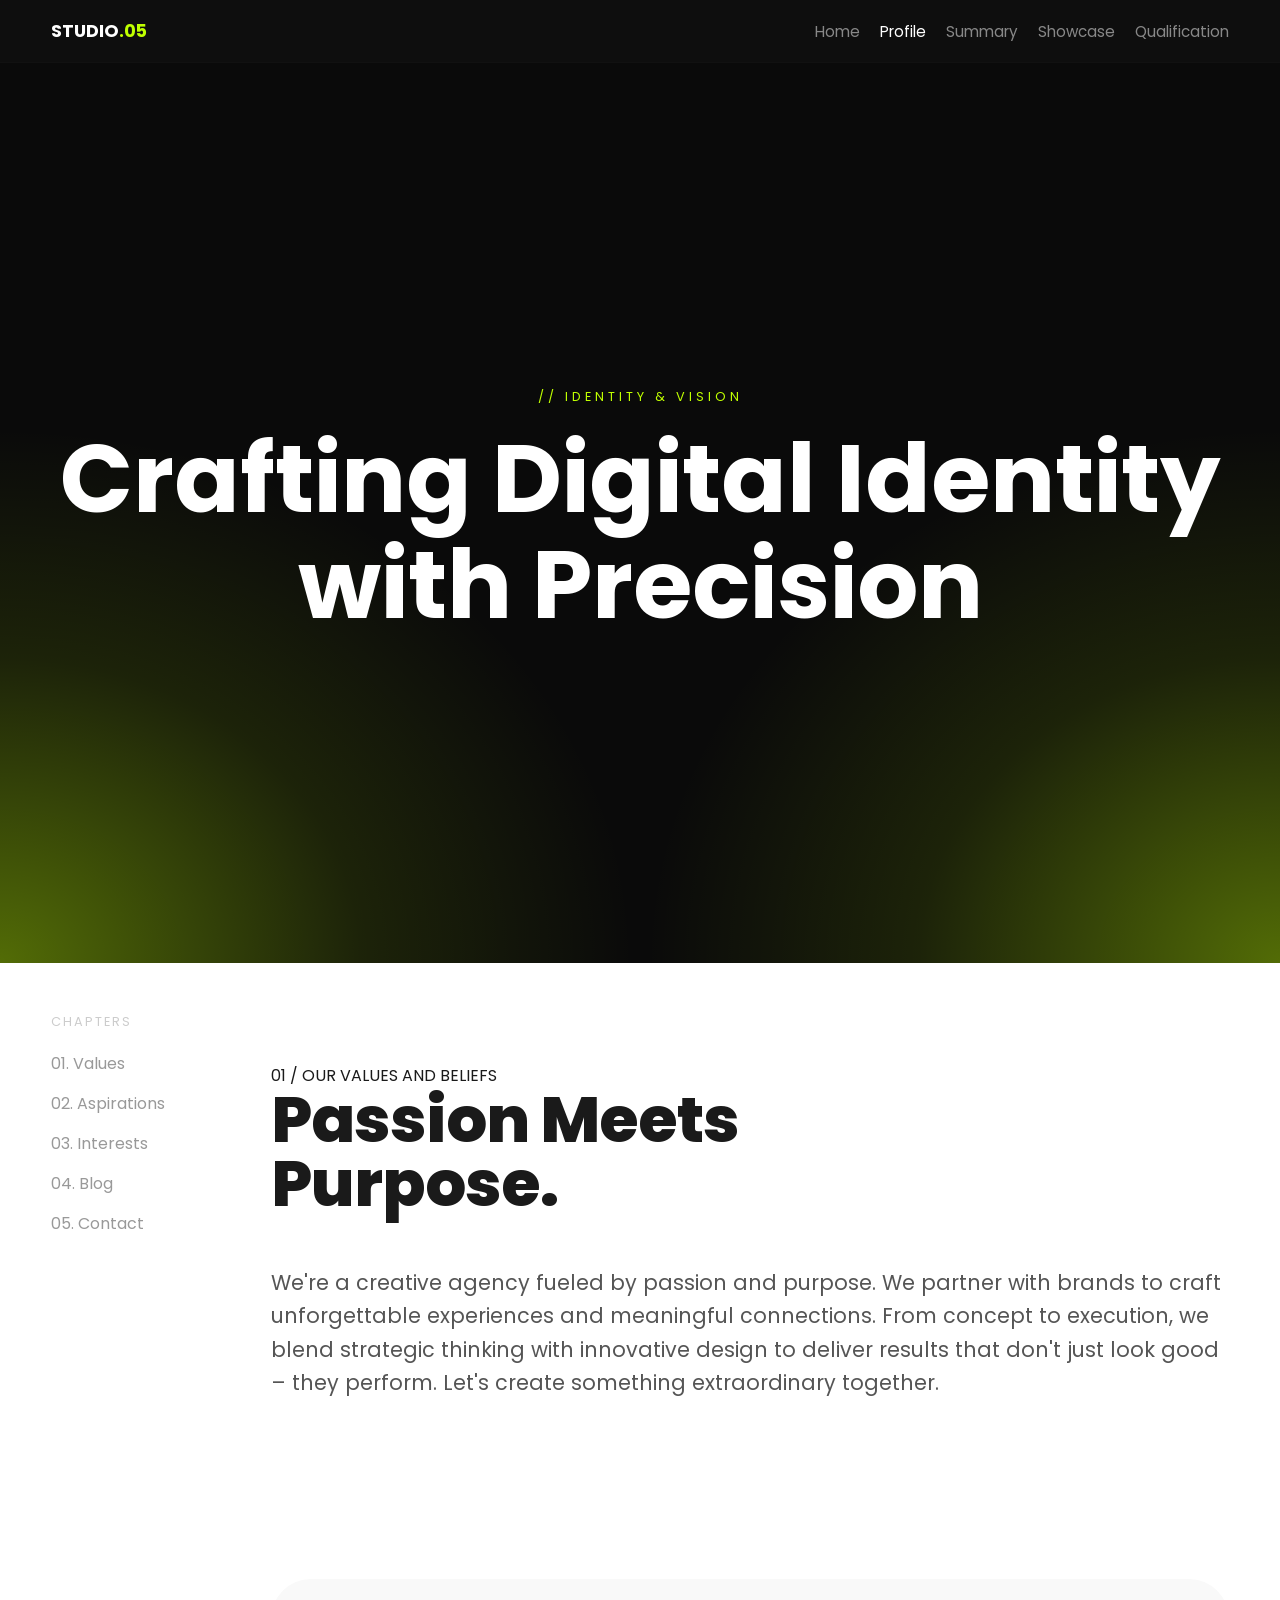
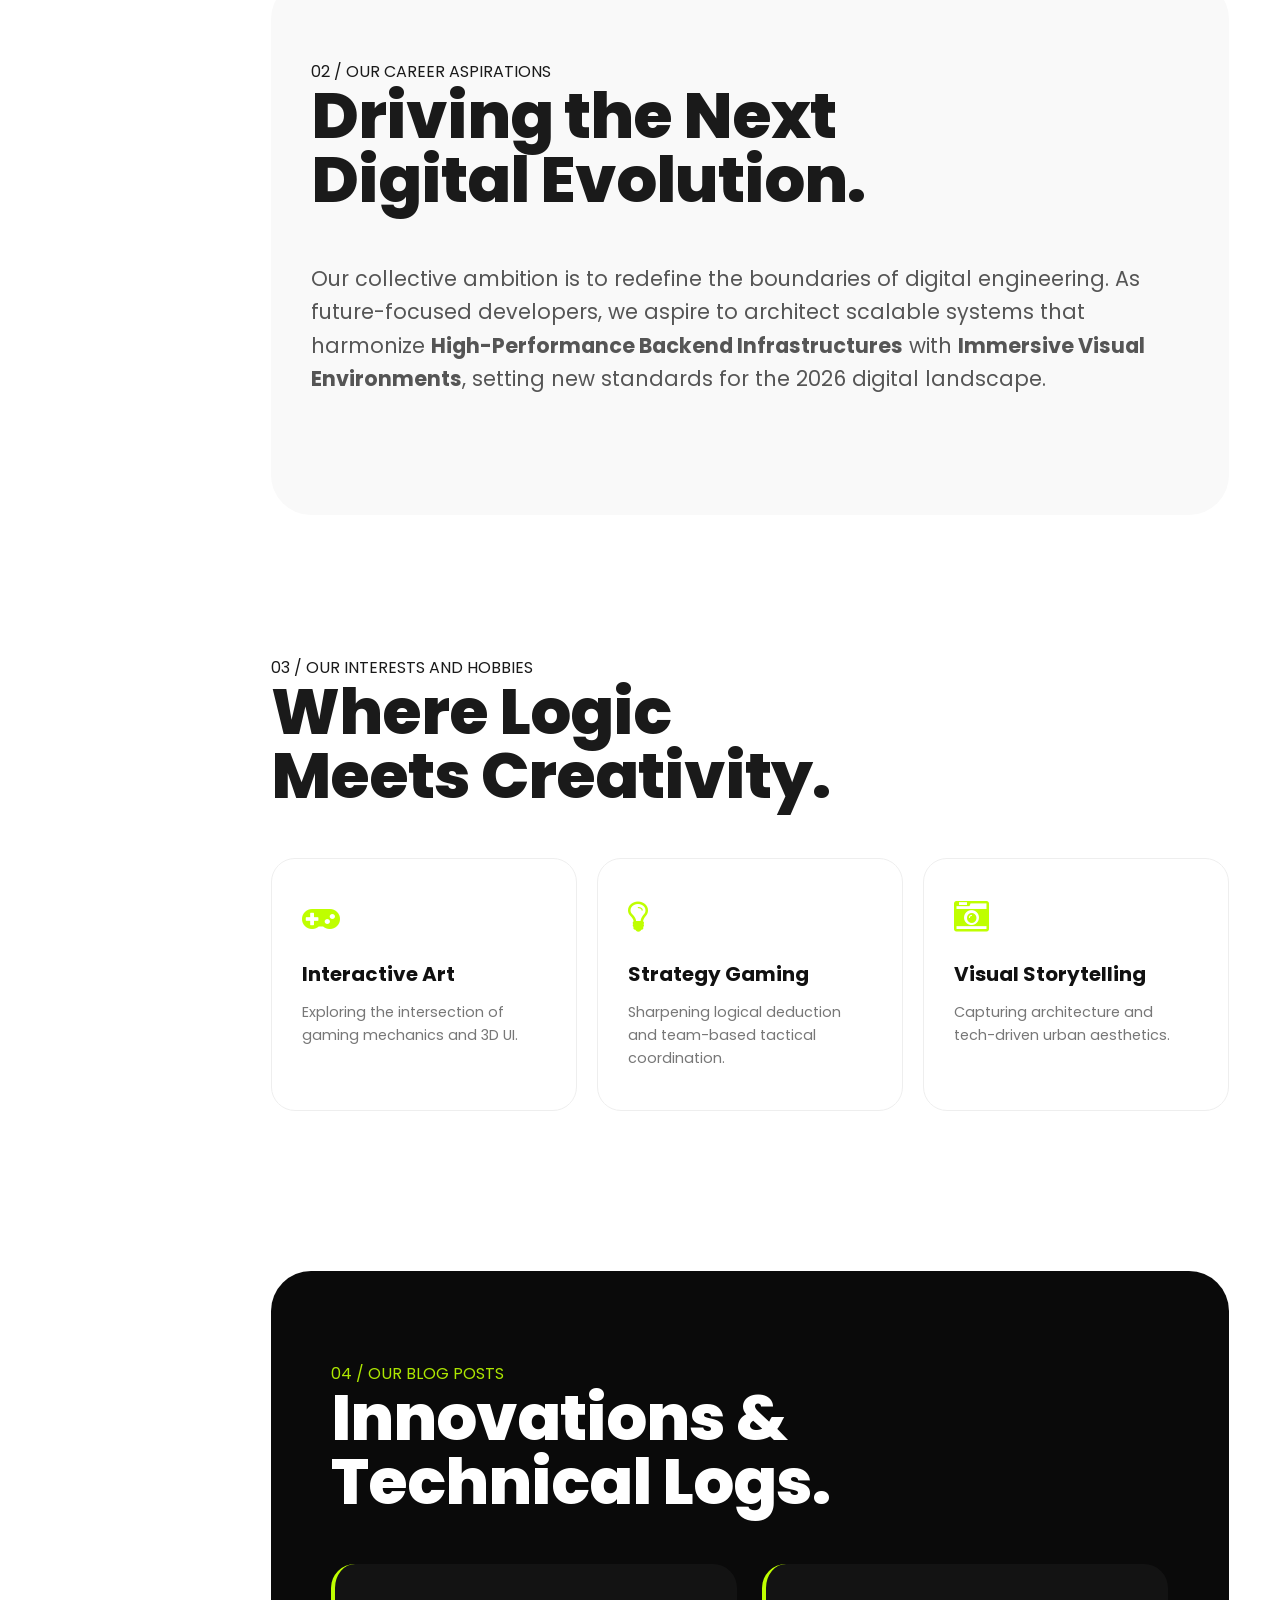
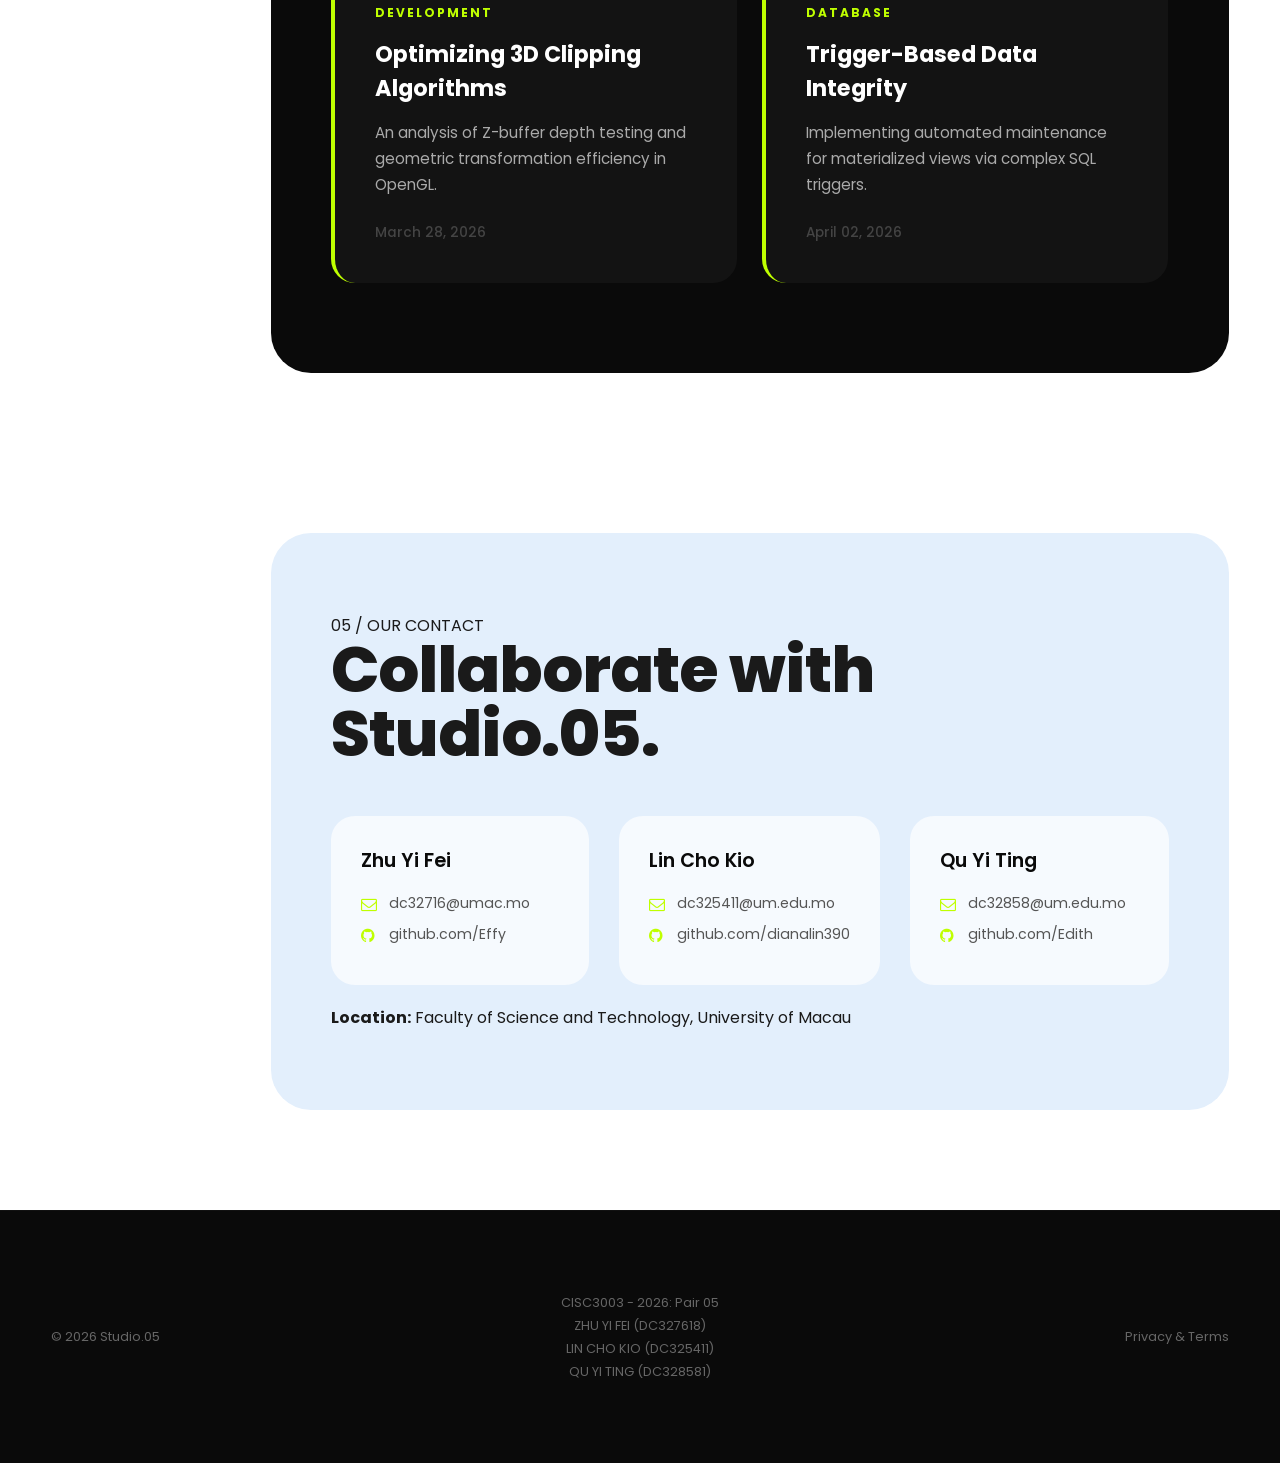
==== cisc3003-PairAssgn-Profile.html @ e357c6e1 "First Commit" ====
<!DOCTYPE html>
<html lang="en">
<head>
    <meta charset="UTF-8">
    <meta name="viewport" content="width=device-width, initial-scale=1.0">
    <title>Profile | STUDIO.05</title>
    <link rel="stylesheet" href="css/cisc3003-PairAssgn.css">
    <link rel="stylesheet" href="https://cdnjs.cloudflare.com/ajax/libs/font-awesome/4.7.0/css/font-awesome.min.css">
    <link rel="stylesheet" href="https://fonts.googleapis.com/css2?family=Poppins:wght@300;400;500;600;700&display=swap">
    
</head>
<body class="profile-page-body">
    <header class="header">
        <nav class="wrapper navbar">
            <div class="brand">STUDIO<span>.05</span></div>
            <div class="hamburger" id="mobile-menu-btn">
                <span></span>
                <span></span>
                <span></span>
            </div>
            <ul class="nav-links" id="nav-list">
                <li><a href="cisc3003-PairAssgn.html">Home</a></li>
                <li><a href="cisc3003-PairAssgn-Profile.html" class="active">Profile</a></li>
                <li><a href="cisc3003-PairAssgn-Summary.html">Summary</a></li>
                <li><a href="cisc3003-PairAssgn-Showcase.html">Showcase</a></li>
                <li><a href="cisc3003-PairAssgn-Qualification.html">Qualification</a></li>
            </ul>
        </nav>
    </header>
    
    <main>
        <section class="hero-green">
            <div class="hero-wrapper">
                <span class="tag-line">// IDENTITY & VISION</span>
                <h1>Crafting Digital Identity with Precision</h1>
            </div>
        </section>

        <div class="main-layout wrapper">
            <aside class="sidebar">
                <div class="sidebar-sticky">
                    <p class="sidebar-label">CHAPTERS</p>
                    <ul class="nav-wrapper">
                        <div class="track-line">
                            <svg width="100%" height="2" viewBox="0 0 1000 2" preserveAspectRatio="none">
                                <line x1="0" y1="1" x2="1000" y2="1" stroke="#ddd" stroke-width="2" stroke-dasharray="8,8" />
                            </svg>
                        </div>
                        <li><a href="#values">01. Values</a></li>
                        <li><a href="#career">02. Aspirations</a></li>
                        <li><a href="#hobbies">03. Interests</a></li>
                        <li><a href="#blog">04. Blog</a></li>
                        <li><a href="#contact">05. Contact</a></li>
                    </ul>
                </div>
            </aside>

            <div class="content-area">
                <section id="values" class="section-common profile-section-white reveal">
                    <span class="section-tag reveal-left">01 / OUR VALUES AND BELIEFS</span>
                    <h2 class="big-topic-title reveal delay-1">Passion Meets <br>Purpose.</h2>
                    <p class="big-text reveal delay-2">
                        We're a creative agency fueled by passion and purpose. We partner with brands to craft unforgettable experiences and meaningful connections. From concept to execution, we blend strategic thinking with innovative design to deliver results that don't just look good – they perform. Let's create something extraordinary together.
                    </p>
                </section>

                <section id="career" class="section-common profile-section-grey reveal">
                    <div class="creative-border-top"></div>
                    <span class="section-tag reveal-left">02 / OUR CAREER ASPIRATIONS</span>
                    <h2 class="big-topic-title reveal delay-1">Driving the Next <br>Digital Evolution.</h2>
                    <p class="big-text reveal delay-2">
                        Our collective ambition is to redefine the boundaries of digital engineering. As future-focused developers, we aspire to architect scalable systems that harmonize <strong>High-Performance Backend Infrastructures</strong> with <strong>Immersive Visual Environments</strong>, setting new standards for the 2026 digital landscape.
                    </p>
                </section>

                <section id="hobbies" class="section-common reveal">
                    <span class="section-tag reveal-left">03 / OUR INTERESTS AND HOBBIES</span>
                    <h2 class="big-topic-title reveal delay-1">Where Logic <br>Meets Creativity.</h2>
                    <div class="hobbies-flex">
                        <div class="hobby-card reveal-zoom delay-1">
                            <i class="fa fa-gamepad"></i>
                            <h4>Interactive Art</h4>
                            <p>Exploring the intersection of gaming mechanics and 3D UI.</p>
                        </div>
                        <div class="hobby-card reveal-zoom delay-2">
                            <i class="fa fa-lightbulb-o"></i>
                            <h4>Strategy Gaming</h4>
                            <p>Sharpening logical deduction and team-based tactical coordination.</p>
                        </div>
                        <div class="hobby-card reveal-zoom delay-3">
                            <i class="fa fa-camera-retro"></i>
                            <h4>Visual Storytelling</h4>
                            <p>Capturing architecture and tech-driven urban aesthetics.</p>
                        </div>
                    </div>
                </section>

                <section id="blog" class="section-common profile-section-dark reveal">
                    <span class="section-tag reveal-left">04 / OUR BLOG POSTS</span>
                    <h2 class="big-topic-title reveal delay-1" style="color:#fff;">Innovations & <br>Technical Logs.</h2>
                    <div class="blog-grid-container">
                        <div class="profile-blog-box reveal delay-2">
                            <span class="blog-category">DEVELOPMENT</span>
                            <h3>Optimizing 3D Clipping Algorithms</h3>
                            <p>An analysis of Z-buffer depth testing and geometric transformation efficiency in OpenGL.</p>
                            <span class="blog-date">March 28, 2026</span>
                        </div>
                        <div class="profile-blog-box reveal delay-3">
                            <span class="blog-category">DATABASE</span>
                            <h3>Trigger-Based Data Integrity</h3>
                            <p>Implementing automated maintenance for materialized views via complex SQL triggers.</p>
                            <span class="blog-date">April 02, 2026</span>
                        </div>
                    </div>
                </section>

                <section id="contact" class="section-common reveal">
                    <div class="contact-highlight">
                        <span class="section-tag reveal-left">05 / OUR CONTACT</span>
                        <h2 class="big-topic-title reveal delay-1">Collaborate with <br>Studio.05.</h2>
                        
                        <div class="contact-grid">
                            <div class="contact-member-card reveal-zoom delay-1">
                                <h5>Zhu Yi Fei</h5>
                                <p><i class="fa fa-envelope-o"></i> <a href="mailto:dc32716@um.edu.mo"> dc32716@umac.mo</a></p>
                                <p><i class="fa fa-github"></i><a href="https://github.com/Effy-lldd/CISC3003-dc327168-2026GitHub" target="_blank">github.com/Effy</a></p>
                            </div>
                            <div class="contact-member-card reveal-zoom delay-2">
                                <h5>Lin Cho Kio</h5>
                                <p><i class="fa fa-envelope-o"></i> <a href="mailto:dc325411@um.edu.mo">dc325411@um.edu.mo</a></p>
                                <p><i class="fa fa-github"></i> <a href="https://github.com/dianalin390/dianalin390-CISC3003-dc325411-2026GitHub" target="_blank">github.com/dianalin390</a></p>
                            </div>
                            <div class="contact-member-card reveal-zoom delay-3">
                                <h5>Qu Yi Ting</h5>
                                <p><i class="fa fa-envelope-o"></i> <a href="mailto:dc32858@um.edu.mo">dc32858@um.edu.mo</a></p>
                                <p><i class="fa fa-github"></i> <a href="https://github.com/Edith-qyt/CISC3003-DC32858-2026GitHub" target="_blank">github.com/Edith</a></p>
                            </div>
                        </div>
                        
                        <div class="location-footer reveal delay-3">
                            <p><strong>Location:</strong> Faculty of Science and Technology, University of Macau</p>
                        </div>
                    </div>
                </section>
            </div>
        </div>

        <footer class="footer-dark">
            <div class="footer-container wrapper">
                <div class="footer-side">© 2026 Studio.05</div>
                <div class="footer-main">
                    CISC3003 - 2026: Pair 05 <br>ZHU YI FEI (DC327618) <br> LIN CHO KIO (DC325411) <br> QU YI TING (DC328581)
                </div>
                <div class="footer-side text-right">Privacy & Terms</div>
            </div>
        </footer>
    </main>

    <script>
        document.addEventListener('DOMContentLoaded', () => {
            // 1. 监听滚动触发动画
            const revealObserver = new IntersectionObserver((entries) => {
                entries.forEach(entry => {
                    if (entry.isIntersecting) {
                        entry.target.classList.add('active');
                    }
                });
            }, { 
                threshold: 0.1,
                rootMargin: "0px 0px -50px 0px" // 提前一点点触发，感官更顺滑
            });

            // 核心：选取所有需要动效的元素类型
            const animatedEls = document.querySelectorAll('.reveal, .reveal-left, .reveal-zoom');
            animatedEls.forEach(el => revealObserver.observe(el));

            // 2. 侧边栏高亮逻辑
            const sections = document.querySelectorAll('section[id]');
            const sidebarLinks = document.querySelectorAll('.sidebar a');
            
            window.addEventListener('scroll', () => {
                let current = '';
                const scrollPos = window.scrollY + (window.innerHeight / 3);

                sections.forEach(s => {
                    if (scrollPos >= s.offsetTop) {
                        current = s.id;
                    }
                });

                sidebarLinks.forEach(link => {
                    link.classList.remove('active-section');
                    if (link.getAttribute('href') === `#${current}`) {
                        link.classList.add('active-section');
                    }
                });
            });
        });
        const menuBtn = document.getElementById('mobile-menu-btn');
        const navList = document.getElementById('nav-list');

        menuBtn.addEventListener('click', () => {
            // 切换菜单显示/隐藏
            navList.classList.toggle('show');
            // 切换汉堡图标动画效果
            menuBtn.classList.toggle('open');
        });

        // 点击菜单项后自动关闭（提升体验）
        document.querySelectorAll('.nav-links a').forEach(link => {
            link.addEventListener('click', () => {
                navList.classList.remove('show');
                menuBtn.classList.remove('open');
            });
        });
    </script>
</body>
</html>
---- css/cisc3003-PairAssgn.css ----
/* ============================================================
   页面通用 CSS
   ============================================================ */

:root {
    --accent-green: #bfff00;
    --dark-bg: #0a0a0a;
    --pale-blue: #e3effc;
    --card-grey: #f2f2f2;
}

html, body {
    width: 100%;
    margin: 0;
    padding: 0;
    overflow-x: hidden; /* 核心：禁止横向溢出 */
    position: relative;
}
* { box-sizing: border-box; margin: 0; padding: 0;max-width: 100% !important; }
body { font-family: 'Poppins', sans-serif; background: #fff; scroll-behavior: smooth; color: #1a1a1a; overflow-x: hidden; }
.wrapper { width: 92%; max-width: 1200px; margin: 0 auto; }

/* 导航栏 */
.header { background: var(--dark-bg); padding: 20px 0; border-bottom: 1px solid #111; position: sticky; top: 0; z-index: 1000;}
.navbar { display: flex; justify-content: space-between; align-items: center; }
.brand { color: #fff; font-weight: 700; font-size: 1.1rem; }
.brand span { color: var(--accent-green); }
.nav-links { display: flex; list-style: none; gap: 20px; }
.nav-links a { color: #888; text-decoration: none; font-size: 0.95rem;}
.nav-links a.active { color: #fff; }
.hamburger {
    display: none;
    cursor: pointer;
    flex-direction: column;
    justify-content: space-between;
    width: 25px;
    height: 18px;
}

.hamburger span {
    display: block;
    height: 3px;
    width: 100%;
    background-color: #333; /* 对应你设计的深色文字 */
    border-radius: 3px;
    transition: all 0.3s ease;
}

/* Hero Section */
.hero-green { height: 100vh; background: var(--dark-bg); color: white; display: flex; align-items: center; justify-content: center;}
.hero-wrapper { width: 95%; max-width: 1500px; text-align: center; }
.hero-green h1 { font-size: clamp(3rem, 8vw, 6rem); font-weight: 700; line-height: 1.1; }
.tag-line { color: var(--accent-green); letter-spacing: 4px; font-size: 0.8rem; margin-bottom: 20px; display: block; }

/* 布局结构 */
.main-layout { display: flex; flex-direction: column; }
@media screen and (max-width: 899px) {
    /* 容器间距调整 */
    .sidebar { 
        order: 2; 
        padding: 50px 0 80px 0; 
        width: 100%; 
        background: transparent;
    }

    /* 侧边栏标题微调 */
    .sidebar-label {
        text-align: center;
        opacity: 0.4;
        margin-bottom: 40px;
        font-size: 0.6rem;
        letter-spacing: 3px;
        color: #ccc;
    }

    /* 导航主容器 */
    .nav-wrapper {
        display: flex;
        justify-content: space-around;
        align-items: center; /* 关键：所有内容垂直居中，锁定在虚线上 */
        position: relative;
        height: 100px; /* 降低高度，更加紧凑 */
        padding: 0 5%;
        list-style: none !important;
        margin: 0;
    }

    /* 直线轨道定位 */
    .track-line {
        position: absolute;
        top: 50%; /* 定位在容器正中心 */
        left: 0;
        width: 100%;
        height: 2px;
        transform: translateY(-50%);
        z-index: 1;
        opacity: 0.6;
        pointer-events: none;
    }

    .track-line svg {
        width: 100%;
        height: 100%;
        display: block;
    }

    /* 列表项布局 */
    .nav-wrapper li {
        position: relative;
        z-index: 5;
        flex: 1;
        display: flex;
        flex-direction: column;
        align-items: center;
        justify-content: center;
    }

    /* 站点圆点：始终在虚线上 */
    .nav-wrapper li::after {
        content: "";
        width: 10px;
        height: 10px;
        background: #CCFF00; /* 荧光黄绿 */
        border-radius: 50%;
        box-shadow: 0 0 12px rgba(204, 255, 0, 0.6);
        position: relative;
        z-index: 10;
        /* 由 flex 居中自动对齐虚线 */
    }

    /* 链接文字：去掉背景，上下错开 */
    .nav-wrapper li a {
        position: absolute;
        font-size: 0.6rem !important;
        font-weight: 800;
        color: #000 !important;
        text-transform: uppercase;
        white-space: nowrap;
        background: transparent !important;
        padding: 0 !important;
        transition: 0.3s ease;
    }

    /* 奇数项文字上移，偶数项文字下移 */
    .nav-wrapper li:nth-child(odd) a {
        transform: translateY(-28px);
    }
    .nav-wrapper li:nth-child(even) a {
        transform: translateY(28px);
    }

    /* Active 状态：颜色高亮，去除边框 */
    .nav-wrapper li a.active-section {
        color: #99CC00 !important; /* 稍微深一点的荧光色保证易读 */
        border: none !important;
    }

    .sidebar-sticky { position: static; }
}

@media (max-width: 767px) {
    /* 1. Header 整体微调 */
    .header {
        padding: 18px 0;
        background: rgba(10, 10, 10, 0.98); /* 极深色背景，带一点透明 */
        backdrop-filter: blur(10px); /* 磨砂玻璃效果，高级感来源 */
    }

    /* 2. 汉堡图标：改为荧光色，增加对比度 */
    .hamburger {
        display: flex;
        z-index: 1001; /* 确保在菜单之上 */
    }
    .hamburger span {
        background-color: var(--accent-green); /* 使用你的主题绿色 */
        height: 2px; /* 细一点更精致 */
        width: 22px;
    }

    /* 3. 导航菜单：全屏/半屏覆盖，风格统一 */
    .nav-links {
        display: flex;
        flex-direction: column;
        justify-content: center; /* 居中排列 */
        align-items: center;
        
        /* 定位逻辑 */
        position: fixed; /* 改为 fixed 锁定全屏 */
        top: 0;
        right: -100%; /* 默认藏在右侧 */
        width: 100%;
        height: 100vh;
        
        background-color: var(--dark-bg); /* 跟 Hero Section 颜色统一 */
        transition: all 0.5s cubic-bezier(0.77, 0.2, 0.05, 1.0); /* 丝滑平移 */
        box-shadow: none;
        z-index: 1000;
        padding: 0;

        visibility: hidden; /* 隐藏时不响应鼠标，也不被截图工具误读 */
        pointer-events: none; /* 彻底禁止点击穿透 */
    }

    /* 激活状态：从右侧划入 */
    .nav-links.show {
        right: 0;
        display: flex !important;

        visibility: visible; /* 显示时恢复可见 */
        pointer-events: auto; /* 显示时恢复点击 */
    }

    /* 4. 菜单文字：加大字号，增加间距 */
    .nav-links li {
        margin: 20px 0;
        opacity: 0;
        transform: translateX(20px);
        transition: 0.4s;
    }

    /* 当菜单显示时，文字产生位移动画 */
    .nav-links.show li {
        opacity: 1;
        transform: translateX(0);
    }

    .nav-links a {
        font-size: 1.8rem !important; /* 加大字号 */
        font-weight: 700;
        letter-spacing: 2px;
        text-transform: uppercase;
        color: #555; /* 默认灰色 */
        transition: 0.3s;
    }

    .nav-links a.active, .nav-links a:hover {
        color: var(--accent-green) !important;
        text-shadow: 0 0 15px rgba(191, 255, 0, 0.4); /* 荧光发光感 */
    }

    /* 5. 汉堡变 X 后的处理 */
    /* 汉堡图标点击后的 X 变形效果 (可选) */
    .hamburger.open span:nth-child(1) {
        transform: translateY(8px) rotate(45deg);
    }
    .hamburger.open span:nth-child(2) {
        opacity: 0;
    }
    .hamburger.open span:nth-child(3) {
        transform: translateY(-8px) rotate(-45deg);
    }

    .hamburger.open span {
        background-color: #fff; /* 变 X 时转为白色，防止在深色背景看不见 */
    }

    .footer-container {
        font-size: 0.5rem; /* 缩小字体 */
    }
    .footer-side {
        flex: 0 0 125px!important; /* 缩小两侧宽度，避免挤爆 */
        font-size: 0.5rem!important; 
    }
    .footer-main {
        font-size: 0.5rem!important;
    }
    .brand { font-size: 0.8rem !important; }
}

    
@media screen and (min-width: 900px) {
    .header {
        padding: 18px 0;
        background: rgba(10, 10, 10, 0.98); /* 极深色背景，带一点透明 */
        backdrop-filter: blur(10px); /* 磨砂玻璃效果，高级感来源 */
    }
    .main-layout { flex-direction: row; }
    .sidebar { flex: 0 0 160px; padding-top: 50px; }
    .content-area { flex: 1; padding-left: 60px; }
    .wave-track { display: none; }
    .track-line { display: none; }
}
.sidebar-sticky { position: sticky; top: 120px; }
.sidebar-label { font-size: 0.8rem; color: #ccc; margin-bottom: 20px; display: block; letter-spacing: 2px; }
/* 统一所有页面侧边栏样式 + 平滑动画（全页面生效） */
.sidebar a,
.profile-nav-links li a,
.qual-nav-links li a,
.summary-page-body .profile-nav-links li a {
    color: #999;
    text-decoration: none;
    font-size: 1rem;
    display: block;
    margin-bottom: 15px;
    transition: 0.3s ease; /* 统一平滑动画 */
    white-space: nowrap !important;   /* 强制不换行 */
    overflow: hidden !important;       /* 隐藏超出部分 */
    text-overflow: ellipsis !important; /* 超出显示 ... */
}

/* 统一所有页面侧边栏悬停效果 */
.sidebar a:hover,
.profile-nav-links li a:hover,
.qual-nav-links li a:hover,
.summary-page-body .profile-nav-links li a:hover {
    color: var(--accent-green);
    padding-left: 10px; /* 悬停左移 */
}/* 侧边栏当前章节自动高亮样式 */
.sidebar a.active-section {
  background: transparent;
  padding: 6px 10px;
  border-radius: 6px;
  color: var(--accent-green) !important;
  font-weight: 600;
}
/* 强制清除所有侧边栏列表小圆点（全页面生效） */
.sidebar ul,
.profile-nav-links,
.qual-nav-links,
.summary-page-body .profile-nav-links {
    list-style: none !important;
}
.sidebar li,
.sidebar li::before,
.profile-nav-links li,
.qual-nav-links li {
    list-style: none !important;
}

/* 通用板块设置 */
.section-common { padding: 80px 0; }
.big-topic-title { font-size: clamp(2.5rem, 5vw, 4rem); font-weight: 800; line-height: 1; margin-bottom: 50px; letter-spacing: -1px; }
.big-text { font-size: 1.3rem; line-height: 1.6; color: #555; max-width: 750px; margin-bottom: 40px; }
img {
    max-width: 100%; /* 图片最大宽度不能超过父元素 */
    height: auto;    /* 保持比例，防止拉伸变形 */
    display: block;  /* 消除图片底部的微小缝隙 */
}
/* ============================================================
   HOME 页面专用 CSS
   ============================================================ */

/* 首页专属卡片逻辑 (保留) */

.partners-grid-final { 
    display: flex; 
    flex-direction: column; 
    gap: 30px; 
}

/* 卡片布局调整 */
.v5-card { 
    border-radius: 30px; 
    padding: 60px 35px 20px;
    display: flex; 
    flex-direction: column; 
    align-items: center; 
    text-align: center; 
    position: relative; 
    transition: 0.4s ease; 
}

/* 让信息区域撑开多余空间 */
.card-info {
    flex-grow: 1;
    display: flex;
    flex-direction: column;
    align-items: center;
    width: 100%;
}

/* 新增：more 链接样式 */
.more-link {
    /* 核心定位逻辑 */
    margin-top: auto;      /* 自动推到底部 */
    align-self: flex-end; /* 靠右对齐 */
    
    /* 视觉样式 */
    text-decoration: none;
    font-size: 0.9rem;
    font-weight: 600;
    color: inherit;
    opacity: 0.7;
    margin-right: -10px; /* 稍微向外偏移，视觉上更靠右下 */
    padding-top: 20px;   /* 与上方文字保持间距 */
    transition: opacity 0.3s;
}

.more-link:hover {
    opacity: 1;
}


.avatar-circle { width: 140px; height: 140px; min-width: 140px; background: rgba(0,0,0,0.05); border-radius: 50%; margin-bottom: 35px; display: flex; align-items: center; justify-content: center; font-size: 0.7rem; color: rgba(0,0,0,0.2); font-weight: 700; border: 2px solid rgba(255,255,255,0.4); flex-shrink: 0;  object-fit: cover;object-position: center;overflow: hidden; }
.card-info h3 { font-size: 1.8rem; margin-bottom: 10px; font-weight: 700; }
.card-info p { font-size: 0.95rem; color: #555; line-height: 1.5; padding: 0 10px; }
.accent-green-bg { background-color: var(--accent-green); }
.grey-card { background-color: var(--card-grey); }
.pale-blue-bg { background-color: var(--pale-blue); }

/* 黑色 Footer */
.footer-dark { background: var(--dark-bg); padding: 80px 0; color: #666; border-top: 1px solid #111; }
.footer-container { display: flex; justify-content: space-between; align-items: center; font-size: 0.75rem; }
.footer-main { flex: 1; text-align: center; line-height: 1.8; font-size: 0.8rem;}
.footer-side { flex: 0 0 150px; font-size: 0.8rem; }
.text-right { text-align: right; }



/* --- Company Section: 标题下方左右分割布局 --- */
.company-split-content {
    display: flex;
    align-items: flex-start; /* 顶部对齐 */
    gap: 60px;               /* 左右间距 */
    margin-top: 30px;        /* 与标题的间距 */
}

/* 左侧文字与数据 */
.company-text-side {
    flex: 1; 
}

.company-text-side .big-text {
    margin-bottom: 40px;    /* 简介与数据之间的间距 */
    line-height: 1.6;
}

/* 右侧图片容器 */
.company-image-side {
    flex: 0 1 420px; 
    min-width: 0; /* 关键：防止 flex 子元素溢出 */
    width: 100%;  /* 配合 max-width 使用 */
}

.group-photo-container {
    position: relative;
    width: 100%;
    border-radius: 20px;
    overflow: hidden;
    box-shadow: 0 15px 35px rgba(0,0,0,0.1);
}

.group-photo {
    width: 100%;
    height: auto;
    display: block;
    transition: transform 0.5s ease;
}

.group-photo-container:hover .group-photo {
    transform: scale(1.05);
}

/* 绿色装饰边框 */
.photo-accent-border {
    position: absolute;
    top: 12px;
    right: -12px;
    width: 100%;
    height: 100%;
    border: 2px solid var(--accent-green);
    border-radius: 20px;
    z-index: -1;
}

@media screen and (min-width: 900px) {
    .partners-grid-final { 
        display: grid; 
        grid-template-columns: repeat(3, 1fr); 
        align-items: start; /* 恢复顶部对齐，允许 margin-top 生效 */
        /* gap: 30px;  */
    }

    /* 左右两边的卡片 */
    .card-zhu, .card-qu { 
        min-height: 450px; /* 最小高度，内容多时会自动撑开 */
        margin-top: 0; 
    }

    /* 中间的卡片：保持下沉错位 */
    .card-lin { 
        min-height: 450px; 
        margin-top: 60px; /* 营造交错感 */
    }

    .content-area { 
        flex: 1; 
        padding-left: 60px;
        min-width: 0 !important; /* 强制允许内容区收缩，不撑开父级 */
    }
}

/* 响应式适配 */
@media (max-width: 899px) {
    .company-split-content {
        flex-direction: column;
    }
    .company-image-side {
        flex: 1;
        width: 100%;
        max-width: 500px; /* 移动端限制最大宽度并居中 */
        margin: 0 auto;
    }
    .photo-accent-border {
        display: none;
    }
}

/* ============================================================
   PROFILE 页面专用核心样式
   ============================================================ */

/* --- 1. 布局基础与通用间距 --- */
.profile-page-body .section-common {
    padding: 100px 0;
}

/* --- 2. 灰色背景板块 (Career Aspirations) --- */
.profile-page-body .profile-section-grey {
    background-color: #f9f9f9;
    padding: 80px 40px;
    border-radius: 40px;
    margin: 40px 0;
    position: relative;
}

/* 确保深色板块内的 Section Tag 变成亮绿色或白色 */
.profile-page-body .profile-section-dark .section-tag {
    color: var(--accent-green); /* 或者使用 #ffffff */
    opacity: 0.9;
}

/* 如果标题没有变白，也可以在这里统一强制设置 */
.profile-page-body .profile-section-dark .big-topic-title {
    color: #ffffff !important;
}

/* --- 3. 爱好板块 (Hobbies) --- */
.profile-page-body .hobbies-flex {
    display: flex;
    gap: 20px;
    flex-wrap: wrap;
    margin-top: 40px;
}

.profile-page-body .hobby-card {
    background: #fff;
    border: 1px solid #eee;
    padding: 40px 30px;
    border-radius: 24px;
    flex: 1;
    min-width: 250px;
    transition: all 0.4s cubic-bezier(0.165, 0.84, 0.44, 1);
}

.profile-page-body .hobby-card:hover {
    border-color: var(--accent-green);
    transform: translateY(-8px);
    box-shadow: 0 15px 35px rgba(0,0,0,0.06);
}

.profile-page-body .hobby-card i {
    font-size: 2.2rem;
    color: var(--accent-green);
    margin-bottom: 25px;
    display: block;
}

.profile-page-body .hobby-card h4 {
    font-size: 1.25rem;
    margin-bottom: 12px;
    color: #111;
}

.profile-page-body .hobby-card p {
    font-size: 0.9rem;
    color: #777;
    line-height: 1.6;
}

/* --- 4. 深色博客板块 (Blog Posts) --- */
.profile-page-body .profile-section-dark {
    background: var(--dark-bg);
    padding: 90px 60px;
    border-radius: 40px;
    margin: 60px 0;
}

.blog-grid-container {
    display: grid;
    grid-template-columns: repeat(2, 1fr);
    gap: 25px;
    margin-top: 40px;
}

.profile-page-body .profile-blog-box {
    background: rgba(255, 255, 255, 0.04);
    padding: 40px;
    border-radius: 24px;
    border-left: 4px solid var(--accent-green);
    transition: background 0.3s ease;
}

.profile-page-body .profile-blog-box:hover {
    background: rgba(255, 255, 255, 0.08);
}

.blog-category {
    color: var(--accent-green);
    font-size: 0.75rem;
    font-weight: 700;
    letter-spacing: 2px;
    text-transform: uppercase;
    display: block;
    margin-bottom: 15px;
}

.profile-page-body .profile-blog-box h3 {
    color: #fff;
    font-size: 1.4rem;
    margin-bottom: 15px;
}

.profile-page-body .profile-blog-box p {
    color: #aaa;
    font-size: 0.95rem;
    line-height: 1.7;
}

.profile-page-body .blog-date {
    color: #444;
    display: block;
    margin-top: 25px;
    font-size: 0.85rem;
    font-weight: 500;
}
/* 联系卡片链接美化：无蓝色、无下划线、统一风格 */
.contact-member-card a {
  color: inherit !important;       /* 继承文字颜色，不显示蓝色 */
  text-decoration: none !important; /* 永远没有下划线 */
  font-weight: 400;
  transition: color 0.2s ease;

  /* 超长自动省略，避免溢出 */
  display: inline-block;
  max-width: 200px;
  white-space: nowrap;
  overflow: hidden;
  text-overflow: ellipsis;
}

/* 悬停效果：变主题绿色 */
.contact-member-card a:hover {
  color: var(--accent-green) !important;
}
/* --- 5. 联系板块网格 (Contact Information) --- */
.profile-page-body .contact-highlight {
    padding: 80px 60px;
    background: var(--pale-blue);
    border-radius: 40px;
}

.contact-grid {
    display: grid;
    grid-template-columns: repeat(3, 1fr);
    gap: 30px;
    margin: 50px 0 20px;
}

.contact-member-card {
    background: rgba(255, 255, 255, 0.7);
    padding: 30px;
    border-radius: 24px;
    transition: all 0.3s ease;
}

.contact-member-card:hover {
    background: #fff;
    transform: translateY(-5px);
    box-shadow: 0 10px 25px rgba(0,0,0,0.05);
}

.contact-member-card h5 {
    font-size: 1.2rem;
    margin-bottom: 18px;
    color: var(--dark-bg);
    font-weight: 600;
}

.contact-member-card p {
    font-size: 0.88rem;
    margin: 10px 0;
    color: #555;
    display: flex;
    align-items: center;
    gap: 10px;
}

.contact-member-card i {
    width: 18px;
    color: var(--accent-green);
    font-size: 1rem;
}

/* --- 6. 响应式适配 --- */
@media (max-width: 1100px) {
    .contact-grid {
        grid-template-columns: repeat(2, 1fr);
    }
}

@media (max-width: 850px) {
    .contact-grid, 
    .blog-grid-container {
        grid-template-columns: 1fr;
    }
    
    .profile-page-body .profile-section-dark, 
    .profile-page-body .profile-section-grey,
    .profile-page-body .contact-highlight {
        border-radius: 20px;
        padding: 60px 25px;
    }

    .profile-page-body .hobby-card {
        padding: 30px 20px;
    }
}
/* ============================================================
   SUMMARY PAGE SPECIALIZED STYLES
   ============================================================ */

/* 1. 白色卡片：业务目标 */
.summary-page-body .summary-card-white {
    background: #fff;
    padding: 80px 50px;
    border-radius: 40px;
    box-shadow: 0 20px 60px rgba(0,0,0,0.03);
    margin-bottom: 60px;
}
.summary-page-body .summary-content-flex {
    display: flex; 
    align-items: flex-start; 
    gap: 40px;
}
.summary-page-body .target-icon {
    font-size: 3.5rem; 
    color: var(--accent-green); 
    padding-top: 10px;
    animation: float 3s ease-in-out infinite;
}

/* 2. 深色卡片：专业承诺与磨砂效果 */
.summary-page-body .summary-section-dark {
    background: var(--dark-bg);
    padding: 100px 60px;
    border-radius: 40px;
    margin-bottom: 60px;
    position: relative;
    overflow: hidden;
}
.summary-page-body .summary-glass-box {
    background: rgba(255, 255, 255, 0.03);
    backdrop-filter: blur(15px);
    padding: 50px 40px;
    border-radius: 30px;
    border: 1px solid rgba(255, 255, 255, 0.08);
    color: #aaa;
    position: relative;
    margin-top: 40px;
}
.summary-page-body .status-badge {
    position: absolute; 
    top: -18px; 
    right: 40px;
    background: var(--accent-green); 
    color: #000;
    padding: 8px 20px; 
    border-radius: 30px; 
    font-weight: 700; 
    font-size: 0.75rem;
    text-transform: uppercase;
    letter-spacing: 1px;
    box-shadow: 0 10px 20px rgba(191, 255, 0, 0.2);
}
.commitment-grid i {
    margin-right: 8px;
}

/* 3. 淡蓝板块：未来方向与时间轴 */
.summary-page-body .summary-section-pale {
    background: var(--pale-blue);
    padding: 80px 50px 120px 50px;
    border-radius: 40px;
    margin-bottom: 100px;
}
.summary-page-body .roadmap-line {
    display: flex; 
    align-items: center; 
    gap: 0; 
    margin-top: 60px;
    padding: 0 20px;
}
.summary-page-body .dot {
    width: 60px; 
    height: 60px; 
    border-radius: 50%; 
    background: #fff;
    display: flex; 
    align-items: center; 
    justify-content: center; 
    font-size: 0.8rem; 
    font-weight: 700;
    flex-shrink: 0;
    box-shadow: 0 5px 15px rgba(0,0,0,0.05);
}
.summary-page-body .dot.active { 
    background: var(--accent-green); 
    transform: scale(1.15);
    box-shadow: 0 10px 25px rgba(191, 255, 0, 0.3);
}
.summary-page-body .line { 
    flex: 1; 
    height: 2px; 
    background: rgba(0,0,0,0.08); 
}

/* 深色背景内标签高亮 */
#commitments .section-tag {
    color: var(--accent-green) !important;
}

/* 浮动动画 */
@keyframes float {
    0%, 100% { transform: translateY(0); }
    50% { transform: translateY(-15px); }
}

/* 响应式适配 */
@media (max-width: 1000px) {
    .commitment-grid { grid-template-columns: 1fr !important; gap: 40px; }
    .summary-page-body .summary-content-flex { flex-direction: column; gap: 20px; }
}
@media (max-width: 600px) {
    .summary-page-body .summary-section-dark, 
    .summary-page-body .summary-section-pale {
        padding: 60px 25px;
        border-radius: 24px;
    }
}


/* ============================================================
   SHOWCASE PAGE ENHANCEMENTS
   ============================================================ */

/* Hero 描述与高亮 */
.showcase-page-body .hero-description {
    max-width: 850px;
    margin-top: 25px;
    font-size: 1.05rem;
    line-height: 1.7;
    color: #555;
}
.showcase-page-body .hero-description span {
    color: #111;
    font-weight: 600;
}

/* Section 1: Project Grid */
.showcase-page-body .showcase-grid {
    display: grid; grid-template-columns: repeat(2, 1fr); gap: 20px; margin-top: 40px;
}
.showcase-page-body .showcase-item {
    height: 300px; background: #f1f1f1; border-radius: 24px;
    position: relative; overflow: hidden; transition: 0.6s cubic-bezier(0.2, 1, 0.3, 1);
}
.showcase-page-body .showcase-item.tall { grid-row: span 2; height: 620px; }
.showcase-page-body .item-overlay {
    position: absolute; bottom: 0; left: 0; width: 100%; padding: 40px;
    background: linear-gradient(transparent, rgba(0,0,0,0.8)); color: #fff;
    opacity: 0; transform: translateY(20px); transition: 0.4s;
}
.showcase-page-body .showcase-item:hover .item-overlay { opacity: 1; transform: translateY(0); }
.showcase-item {
    color: inherit; /* 继承原本的文字颜色 */

    /* 1. 基础容器设置 */
    display: block;
    text-decoration: none;
    height: 300px;
    border-radius: 24px;
    position: relative;
    overflow: hidden;
    
    /* 2. 背景图核心对齐 (关键！) */
    background-size: cover !important;      /* 必须填满容器 */
    background-position: center !important; /* 必须居中 */
    background-repeat: no-repeat !important;
}

/* Section 2: Accomplishments (Compact) */
.showcase-page-body .showcase-bg-grey {
    padding: 60px 40px; background: #f8f9fa; border-radius: 40px; margin: 40px 0;
}
.stat-grid {
    display: grid; grid-template-columns: repeat(4, 1fr); gap: 15px; margin-top: 40px;
}
.stat-card {
    background: #fff; padding: 25px 20px; border-radius: 18px; text-align: center; transition: 0.3s;
}
.stat-card i { font-size: 1.5rem; color: #333; margin-bottom: 15px; display: block; }
.stat-num { font-size: 2.2rem; font-weight: 700; color: #111; margin-bottom: 5px; }
.stat-card p { font-size: 0.85rem; color: #888; line-height: 1.4; }
/* --- Pricing Section 容器 --- */
.showcase-page-body .showcase-bg-dark {
    background: #111; /* 稍浅的黑色，增加层次感 */
    padding: 100px 60px;
    border-radius: 40px;
    margin-bottom: 60px;
}

.pricing-grid {
    display: grid;
    grid-template-columns: repeat(3, 1fr); /* 三列等宽排版 */
    gap: 25px;
    margin-top: 50px;
}

/* --- 定价卡片基础样式 --- */
.pricing-card {
    background: #fff; /* 默认卡片为白色 */
    padding: 40px 30px;
    border-radius: 20px;
    color: #333;
    display: flex;
    flex-direction: column;
    transition: 0.4s ease;
}

/* 模拟中间卡片的高亮黑底样式 */
.pricing-card.active {
    background: #000;
    color: #fff;
    transform: scale(1.03); /* 稍微放大一点 */
    box-shadow: 0 20px 40px rgba(0,0,0,0.5);
    border: 1px solid rgba(255,255,255,0.1);
}

/* --- 卡片元素 --- */
.plan-badge {
    display: inline-block;
    padding: 6px 15px;
    background: #ff7f50; /* 珊瑚色标签 */
    color: #fff;
    border-radius: 50px;
    font-size: 0.75rem;
    font-weight: 600;
    width: fit-content;
    margin-bottom: 20px;
}

.pricing-card.active .plan-badge {
    background: #fff;
    color: #000;
}

.plan-price {
    font-size: 3rem;
    font-weight: 700;
    margin-bottom: 15px;
}

.plan-price span {
    font-size: 1rem;
    color: #888;
    font-weight: 400;
}

.plan-target {
    font-size: 0.9rem;
    line-height: 1.5;
    color: #666;
    margin-bottom: 30px;
}

.pricing-card.active .plan-target {
    color: #ccc;
}

/* --- 功能列表 --- */
.feature-list h5 {
    font-size: 1.1rem;
    margin-bottom: 20px;
    border-top: 1px solid #eee;
    padding-top: 25px;
}

.pricing-card.active .feature-list h5 {
    border-color: rgba(255,255,255,0.1);
}

.feature-list ul {
    list-style: none;
    padding: 0;
}

.feature-list li {
    font-size: 0.85rem;
    margin-bottom: 15px;
    display: flex;
    align-items: center;
    gap: 10px;
}

/* 勾选和不包含的颜色区分 */
.feature-list li.check i {
    color: #ff7f50;
}

.feature-list li.cross {
    opacity: 0.5;
}

/* --- 响应式 --- */
@media (max-width: 1100px) {
    .pricing-grid {
        grid-template-columns: 1fr; /* 小屏幕变成垂直堆叠 */
    }
    .pricing-card.active {
        transform: none;
    }
}
/* Responsive */
@media (max-width: 1100px) { .stat-grid { grid-template-columns: repeat(2, 1fr); } }
@media (max-width: 800px) { 
    .services-offer-grid, .showcase-grid, .stat-grid { grid-template-columns: 1fr; }
    .showcase-page-body .showcase-bg-dark { padding: 60px 30px; }
}
@media screen and (max-width: 400px) {
    /* 1. 强制网格为单列 */
    .showcase-page-body .showcase-grid {
        grid-template-columns: 1fr;
        gap: 20px;
    }

    /* 2. 统一所有项目的高度 */
    .showcase-page-body .showcase-item {
        height: 280px; /* 你可以根据视觉需要调整这个数值，比如 250px 或 300px */
    }

    /* 3. 关键：重置 tall 块，使其不再跨行，并强制其高度与其他块一致 */
    .showcase-page-body .showcase-item.tall {
        grid-row: span 1; /* 取消原本的跨两行设置 */
        height: 280px;    /* 必须与普通 item 高度保持一致 */
    }
    
    /* 4. 优化移动端文字间距（可选） */
    .showcase-page-body .item-overlay {
        padding: 25px;
    }
    
    .showcase-page-body .item-overlay h3 {
        font-size: 1.4rem;
    }
}

/* ============================================================
   SECTION D: QUALIFICATIONS ONLY (不影响 Home & Profile)
   ============================================================ */

/* 2. 浅灰色经验板块 */
.qualification-page-body .qual-bg-grey {
    background: #f8f8f8;
    padding: 80px 40px;
    border-radius: 40px;
    margin: 40px 0;
}
.qualification-page-body .exp-timeline { margin-top: 40px; }
.qualification-page-body .exp-row {
    display: flex; gap: 30px; margin-bottom: 50px;
    border-left: 3px solid var(--accent-green); padding-left: 30px;
}
.qualification-page-body .exp-time {
    font-weight: 700; color: #111; min-width: 100px; font-size: 0.9rem; padding-top: 5px;
}
.qualification-page-body .exp-content h4 { font-size: 1.4rem; margin-bottom: 10px; }
.qualification-page-body .exp-content p { color: #666; line-height: 1.6; }


/* 1. 基础容器与布局 */
.award-header-center { 
    margin-bottom: 50px; 
    text-align: left; 
}

.award-flex-container {
    display: flex;
    gap: 40px;
    align-items: flex-start;
    margin-bottom: 60px;
}

.award-visual-box {
    flex: 1;
    border-radius: 24px;
    overflow: hidden;
    height: 520px;
    background: #f0f0f0;
    box-shadow: 0 10px 30px rgba(0,0,0,0.05);
}

.award-img { 
    width: 100%; 
    height: 100%; 
    object-fit: cover;
}

/* 2. 奖项列表 */
.award-list {
    flex: 1.3;
    display: flex;
    flex-direction: column;
}

/* 单个条目基础样式 */
.award-item {
    display: flex;
    padding: 25px 20px;
    border-top: 1px solid #eeeeee;
    /* 关键：增加平滑过渡时间，让高亮看起来更优雅 */
    transition: all 0.4s cubic-bezier(0.25, 0.8, 0.25, 1);
    cursor: pointer;
    position: relative;
    background-color: transparent;
}

.award-item:last-child {
    border-bottom: 1px solid #eeeeee;
}

/* 3. 【核心修改】鼠标经过（Hover）时的高亮样式 */
/* 取代了之前的 .active-award */
.award-item:hover {
    background: #3d3d4d !important; /* 深蓝灰色背景 */
    border-radius: 12px;
    transform: translateX(10px); /* 鼠标经过时轻微向右滑动 */
    box-shadow: 0 8px 20px rgba(0,0,0,0.15);
    border-top-color: transparent; /* 隐藏分割线 */
    margin: 2px 0;
    z-index: 10;
}

/* 4. 鼠标经过时内部文字变色 */
.award-item:hover .award-num,
.award-item:hover .award-date,
.award-item:hover .award-giver,
.award-item:hover .award-name {
    color: #ffffff !important; /* 文字切换为白色 */
}

/* 5. 文字基础颜色与排版 */
.award-num {
    font-size: 0.9rem;
    color: #bbb;
    width: 45px;
    font-weight: 500;
    transition: color 0.3s;
}

.award-info { flex: 1; }

.award-meta {
    display: flex;
    justify-content: space-between;
    margin-bottom: 5px;
}

.award-date, .award-giver { 
    font-size: 0.8rem; 
    color: #999; 
    transition: color 0.3s;
}

.award-name { 
    font-size: 1.3rem; 
    font-weight: 600; 
    color: #111; 
    margin: 0;
    transition: color 0.3s;
}

/* 6. 响应式适配 */
@media (max-width: 1024px) {
    .award-flex-container { flex-direction: column; }
    .award-visual-box { width: 100%; height: 350px; }
}

/* 4. 深色服务板块 (高对比度创意) */
.qualification-page-body .qual-bg-dark {
    background: var(--dark-bg);
    padding: 100px 50px; border-radius: 40px; margin: 60px 0;
}
.qualification-page-body .service-grid {
    display: grid; grid-template-columns: repeat(2, 1fr); gap: 25px; margin-top: 40px;
}
.qualification-page-body .service-item {
    background: rgba(255,255,255,0.05);
    padding: 45px; border-radius: 25px;
    border: 1px solid rgba(255,255,255,0.1);
    transition: 0.4s cubic-bezier(0.175, 0.885, 0.32, 1.275);
}
.qualification-page-body .service-item h4 { color: var(--accent-green); margin-bottom: 15px; font-size: 1.3rem; }
.qualification-page-body .service-item p { color: #888; font-size: 0.95rem; line-height: 1.6; }

/* 创意悬停：背景变绿，文字变黑 */
.qualification-page-body .service-item:hover {
    background: var(--accent-green);
    transform: scale(1.02);
}
.qualification-page-body .service-item:hover h4,
.qualification-page-body .service-item:hover p {
    color: #000;
}
#services .section-tag {
  color: var(--accent-green) !important;
}

/* 响应式适配 */
@media (max-width: 850px) {
    .qualification-page-body .qual-awards-grid,
    .qualification-page-body .service-grid { grid-template-columns: 1fr; }
    .qualification-page-body .exp-row { flex-direction: column; gap: 10px; }
    .qualification-page-body .qual-bg-dark,
    .qualification-page-body .qual-bg-grey { border-radius: 40px; padding: 60px 20px; }
}
/* ============================================================
   HOME PAGE 專用統計卡片（不會影響任何其他頁面）
   ============================================================ */
.home-stats-grid {
  display: flex;
  gap: 20px;
  margin-top: 30px;
  width: 100%;
}

.home-stat-card {
  flex: 1;
  display: flex;
  align-items: center;
  gap: 18px;
  background: #f1f1f5; /* 灰色背景 */
  padding: 22px 24px;
  border-radius: 18px;
}

.home-stat-card i {
  font-size: 28px;
  color: #222;
  width: 30px;
  text-align: center;
}

.home-stat-text {
  display: flex;
  flex-direction: column;
}

.home-stat-text h3 {
  font-size: 26px;
  font-weight: 700;
  margin: 0;
  line-height: 1.2;
}

.home-stat-text p {
  font-size: 14px;
  margin: 0;
  color: #555;
}

/* 手機版自動變直排 */
@media (max-width: 900px) {
  .home-stats-grid {
    flex-direction: column;
  }
}
.home-stat-card {
  transition: all 0.3s ease;
}

.home-stat-card:hover {
  transform: translateY(-4px);
  box-shadow: 0 8px 20px rgba(0, 0, 0, 0.08);
  background: #f7f7fb;
}


/* --- 动效核心库 --- */

/* 初始状态：隐藏且向下偏移 */
/* --- 保持你原有的逻辑不变 --- */
.reveal {
    opacity: 0;
    transform: translateY(40px);
    transition: all 1s cubic-bezier(0.16, 1, 0.3, 1);
    will-change: transform, opacity;
}
.reveal.active {
    opacity: 1;
    transform: translateY(0);
}

/* --- 增加微调变体：侧向滑入 (用于 Section Tag) --- */
.reveal-left {
    opacity: 0;
    transform: translateX(-30px); /* 改为横向偏移 */
    transition: all 1s cubic-bezier(0.16, 1, 0.3, 1);
}
.reveal-left.active {
    opacity: 1;
    transform: translateX(0);
}

/* --- 增加微调变体：轻微缩放 (用于兴趣卡片) --- */
.reveal-zoom {
    opacity: 0;
    transform: scale(0.92); /* 改为缩放偏移 */
    transition: all 1s cubic-bezier(0.16, 1, 0.3, 1);
}

.reveal-zoom.active {
    opacity: 1;
    transform: scale(1);
}

/* 阶梯延迟 (你可以多写几个以备不时之需) */
.delay-1 { transition-delay: 0.1s !important; }
.delay-2 { transition-delay: 0.2s !important; }
.delay-3 { transition-delay: 0.3s !important; }
.delay-4 { transition-delay: 0.4s !important; }
.delay-5 { transition-delay: 0.5s !important; }

/* 专门针对 Hero 的入场动画 (保持原样) */
.hero-wrapper h1, 
.hero-wrapper .tag-line {
    opacity: 0;
    animation: heroFadeUp 1.2s cubic-bezier(0.16, 1, 0.3, 1) forwards;
}
.hero-wrapper .tag-line { animation-delay: 0.2s; }
.hero-wrapper h1 { animation-delay: 0.4s; }

@keyframes heroFadeUp {
    from { opacity: 0; transform: translateY(30px); }
    to { opacity: 1; transform: translateY(0); }
}
/* ============================================================
   仅Hero区域左右下角渐变绿色光晕
   ============================================================ */
.hero-green {
  position: relative;
  overflow: hidden;
}

/* 左下角光晕 */
.hero-green::before {
  content: "";
  position: absolute;
  left: 0;
  bottom: 0;
  width: 50%;
  height: 60%;
  background: radial-gradient(
    ellipse at bottom left,
    rgba(191, 255, 0, 0.4) 0%,
    rgba(191, 255, 0, 0.1) 40%,
    transparent 70%
  );
  z-index: 0;
  pointer-events: none;
}

/* 右下角光晕 */
.hero-green::after {
  content: "";
  position: absolute;
  right: 0;
  bottom: 0;
  width: 50%;
  height: 60%;
  background: radial-gradient(
    ellipse at bottom right,
    rgba(191, 255, 0, 0.4) 0%,
    rgba(191, 255, 0, 0.1) 40%,
    transparent 70%
  );
  z-index: 0;
  pointer-events: none;
}

/* 确保Hero内容在光晕上层 */
.hero-wrapper {
  position: relative;
  z-index: 1;
}

/* 路线图整体容器，确保溢出不可见（可选） */
.roadmap-line {
    display: flex;
    align-items: center;
    overflow: hidden; 
}

/* 线条的“生长”初始状态 */
.roadmap-line .line {
    display: inline-block;
    height: 2px; /* 保持你原有的高度 */
    background-color: #ddd; /* 保持你原有的颜色 */
    width: 100px; /* 保持你原有的宽度 */
    transform: scaleX(0); /* 初始宽度为 0 */
    transform-origin: left; /* 关键：从左侧开始生长 */
    transition: transform 1s cubic-bezier(0.4, 0, 0.2, 1);
}

/* 圆点的“浮现”初始状态 */
.roadmap-line .dot {
    opacity: 0;
    transform: scale(0);
    transition: all 0.5s ease;
}

/* 当父级 section 被激活 (.active) 时触发 */
.reveal.active .roadmap-line .line {
    transform: scaleX(1); /* 伸展到原始宽度 */
}

.reveal.active .roadmap-line .dot {
    opacity: 1;
    transform: scale(1);
}

/* 设置依次出现的延迟，模拟“生长过圆点”的视觉感 */
/* 第1个点 */
.roadmap-line .dot:nth-child(1) { transition-delay: 0.2s; }
/* 第1根线 */
.roadmap-line .line:nth-child(2) { transition-delay: 0.4s; }
/* 第2个点 */
.roadmap-line .dot:nth-child(3) { transition-delay: 0.8s; }
/* 第2根线 */
.roadmap-line .line:nth-child(4) { transition-delay: 1.0s; }
/* 第3个点 (2026) */
.roadmap-line .dot:nth-child(5) { transition-delay: 1.4s; }
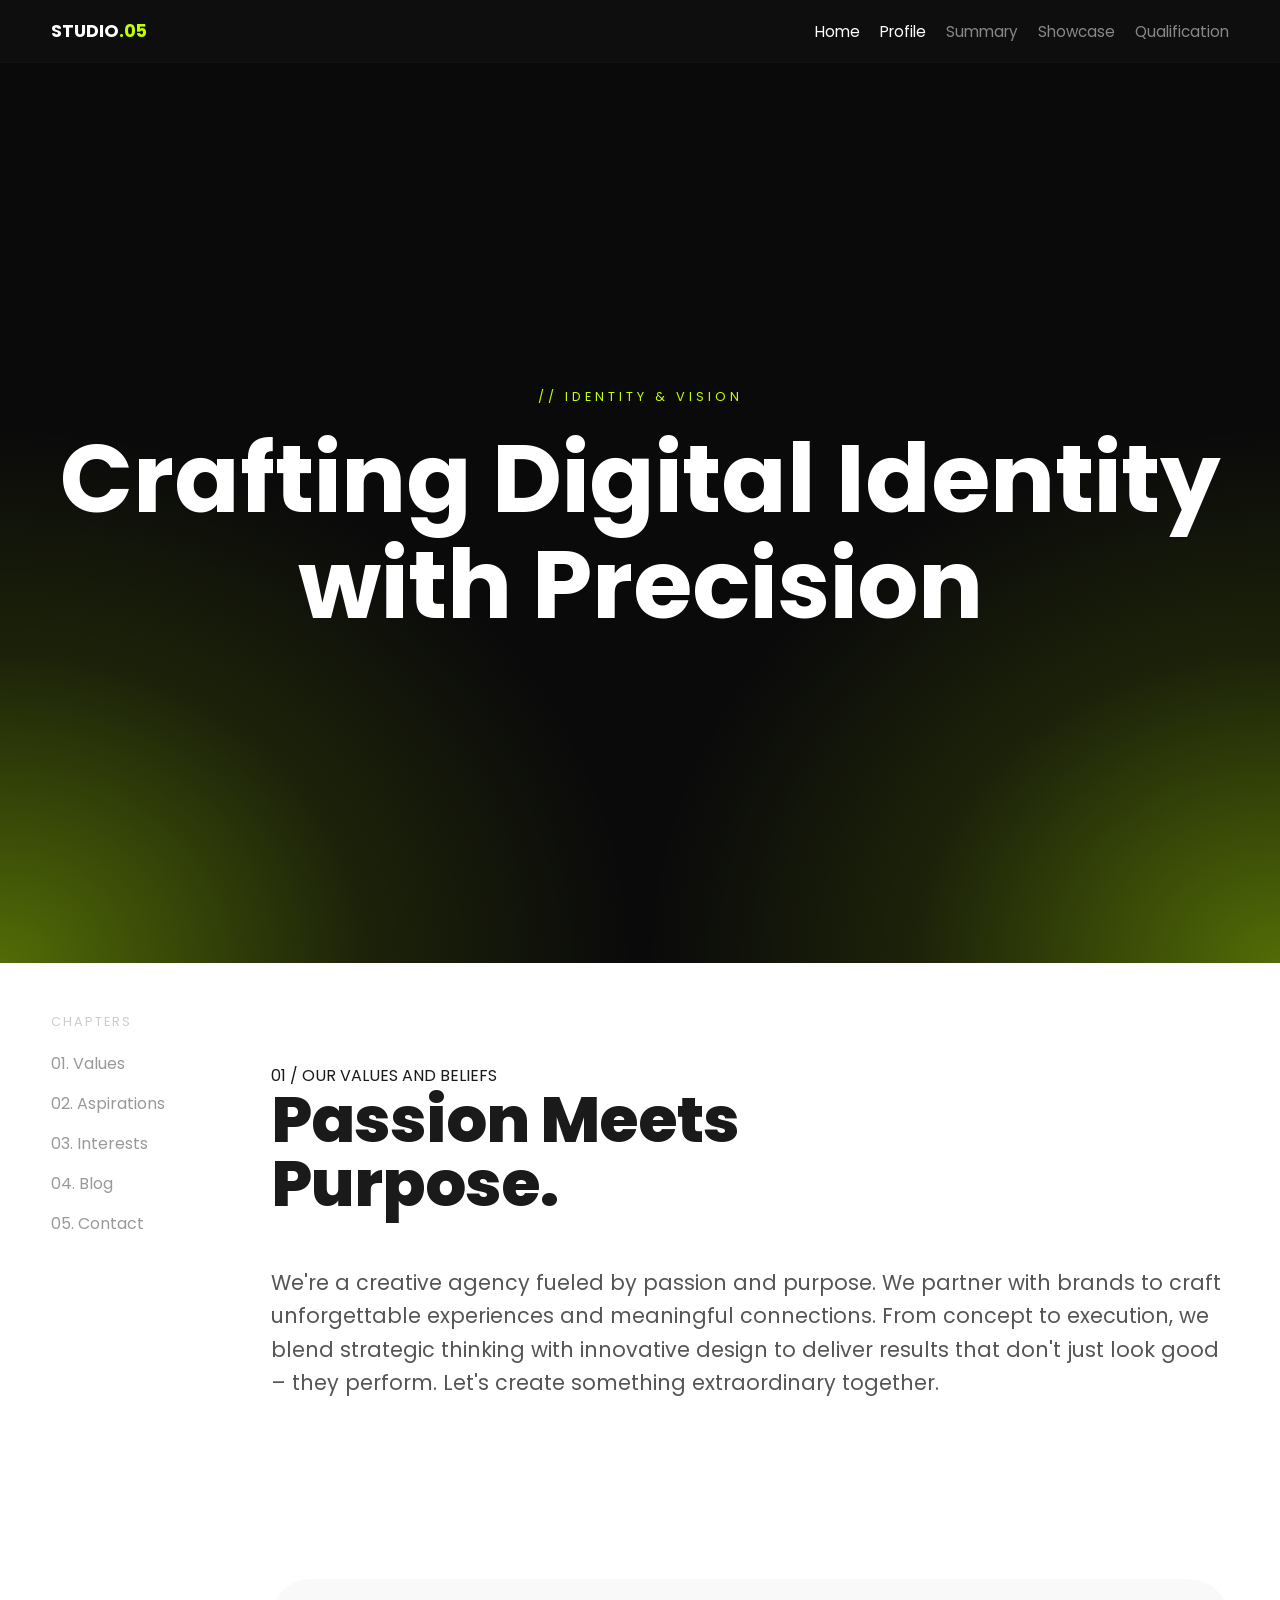
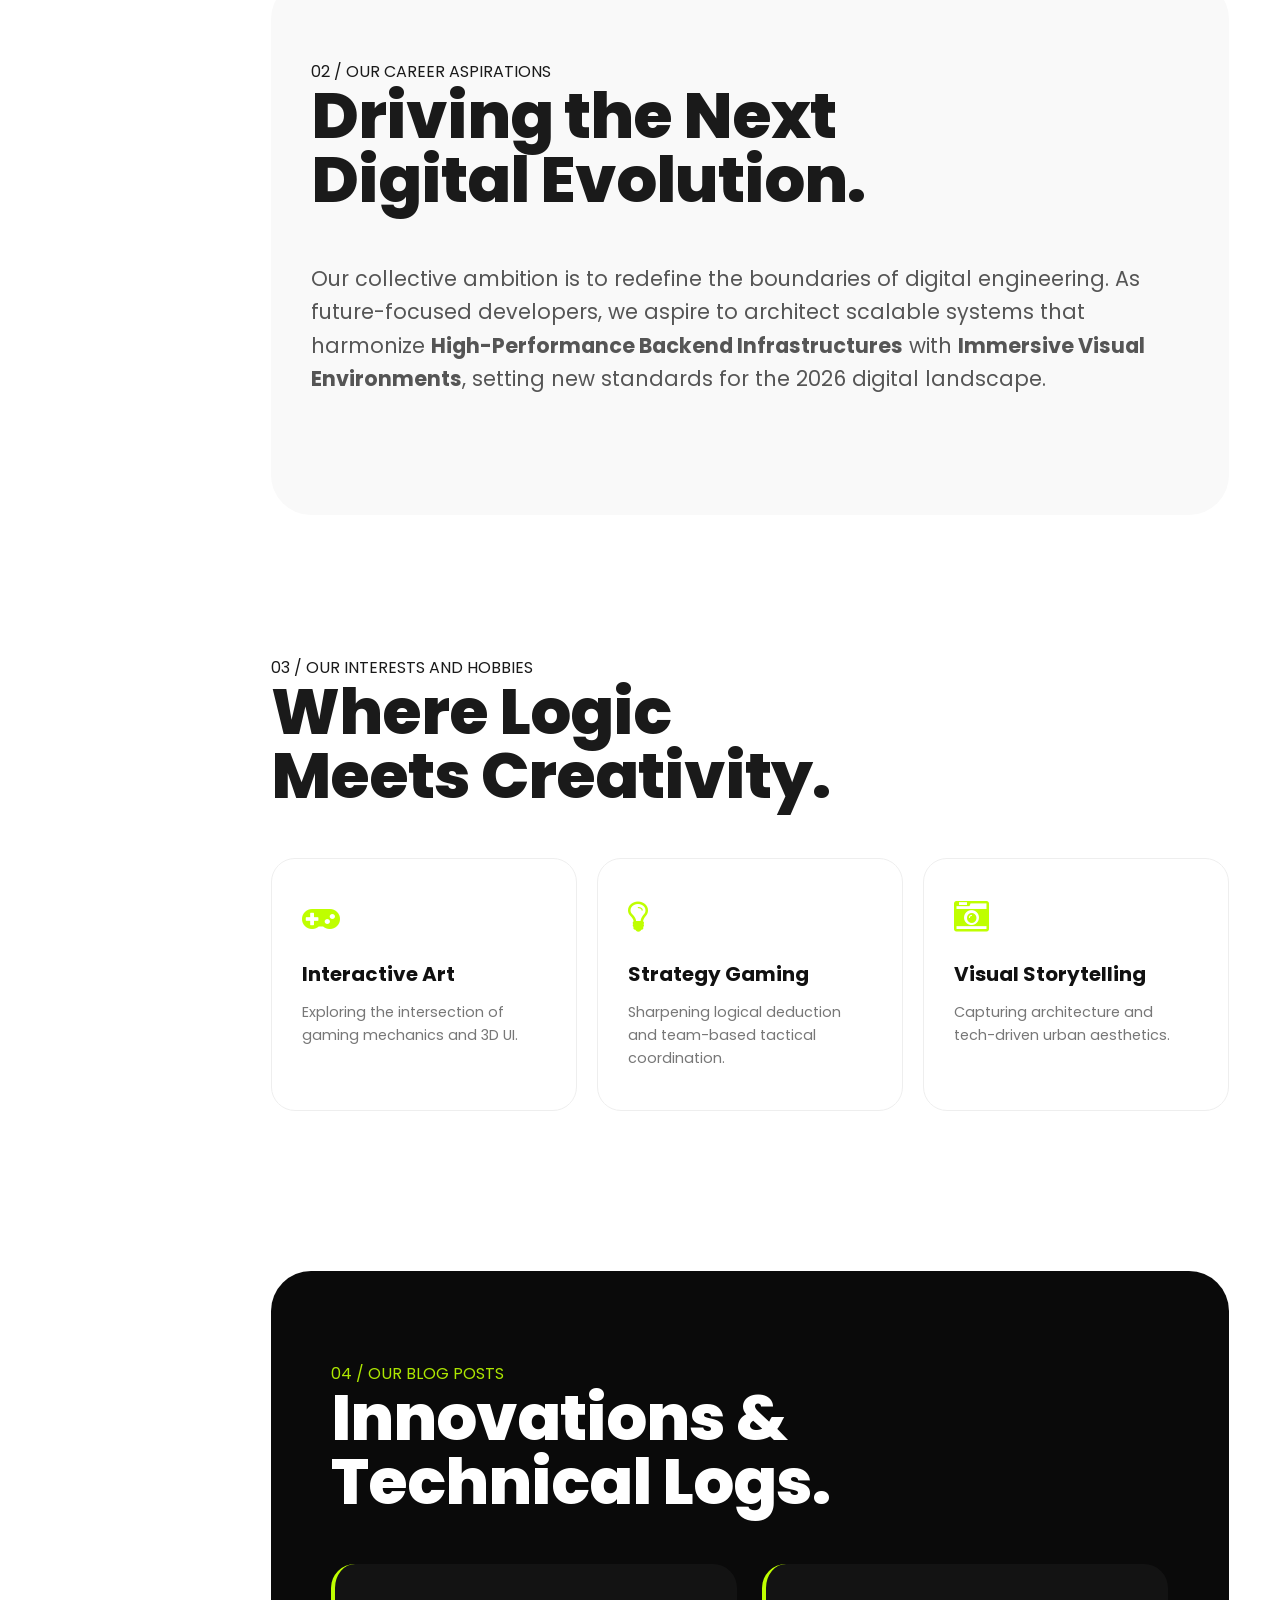
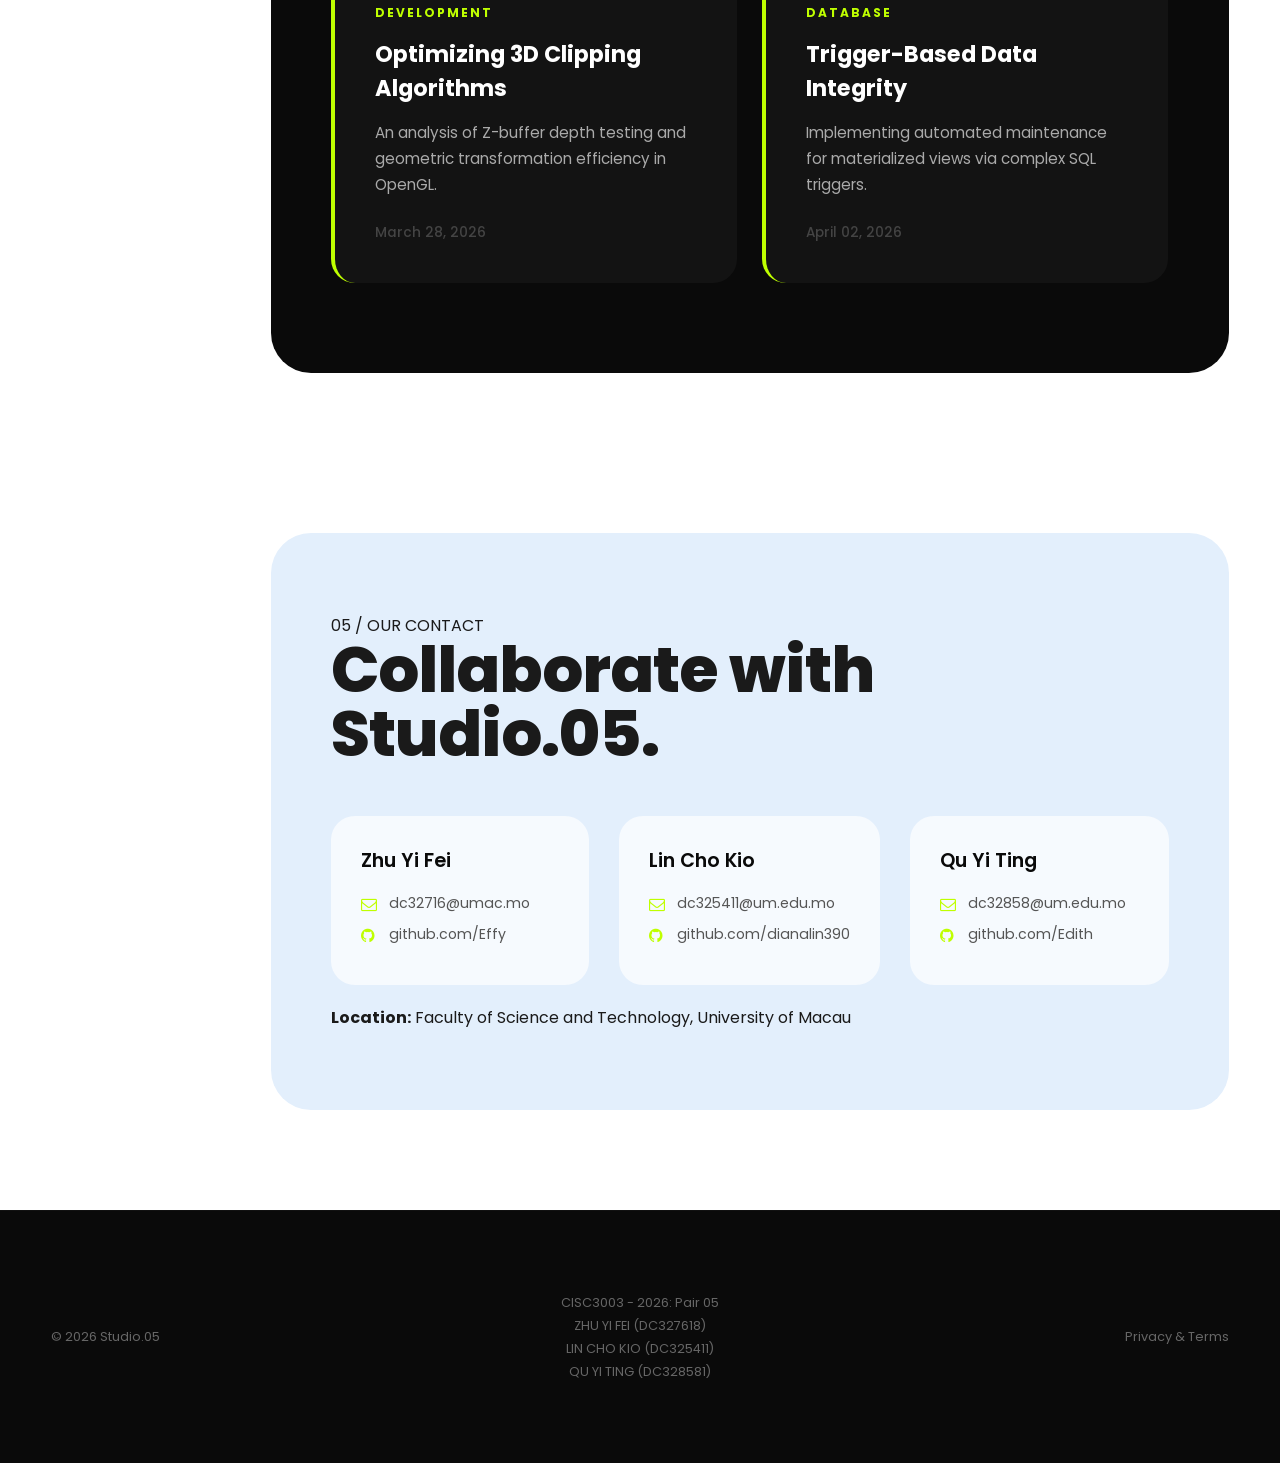
==== commit c15d2e87: "Update cisc3003-PairAssgn-Profile.html" ====
--- a/cisc3003-PairAssgn-Profile.html
+++ b/cisc3003-PairAssgn-Profile.html
@@ -19,7 +19,7 @@
                 <span></span>
             </div>
             <ul class="nav-links" id="nav-list">
-                <li><a href="cisc3003-PairAssgn.html">Home</a></li>
+                <li><a href="index.html" class="active">Home</a></li>
                 <li><a href="cisc3003-PairAssgn-Profile.html" class="active">Profile</a></li>
                 <li><a href="cisc3003-PairAssgn-Summary.html">Summary</a></li>
                 <li><a href="cisc3003-PairAssgn-Showcase.html">Showcase</a></li>
@@ -215,4 +215,4 @@
         });
     </script>
 </body>
-</html>+</html>
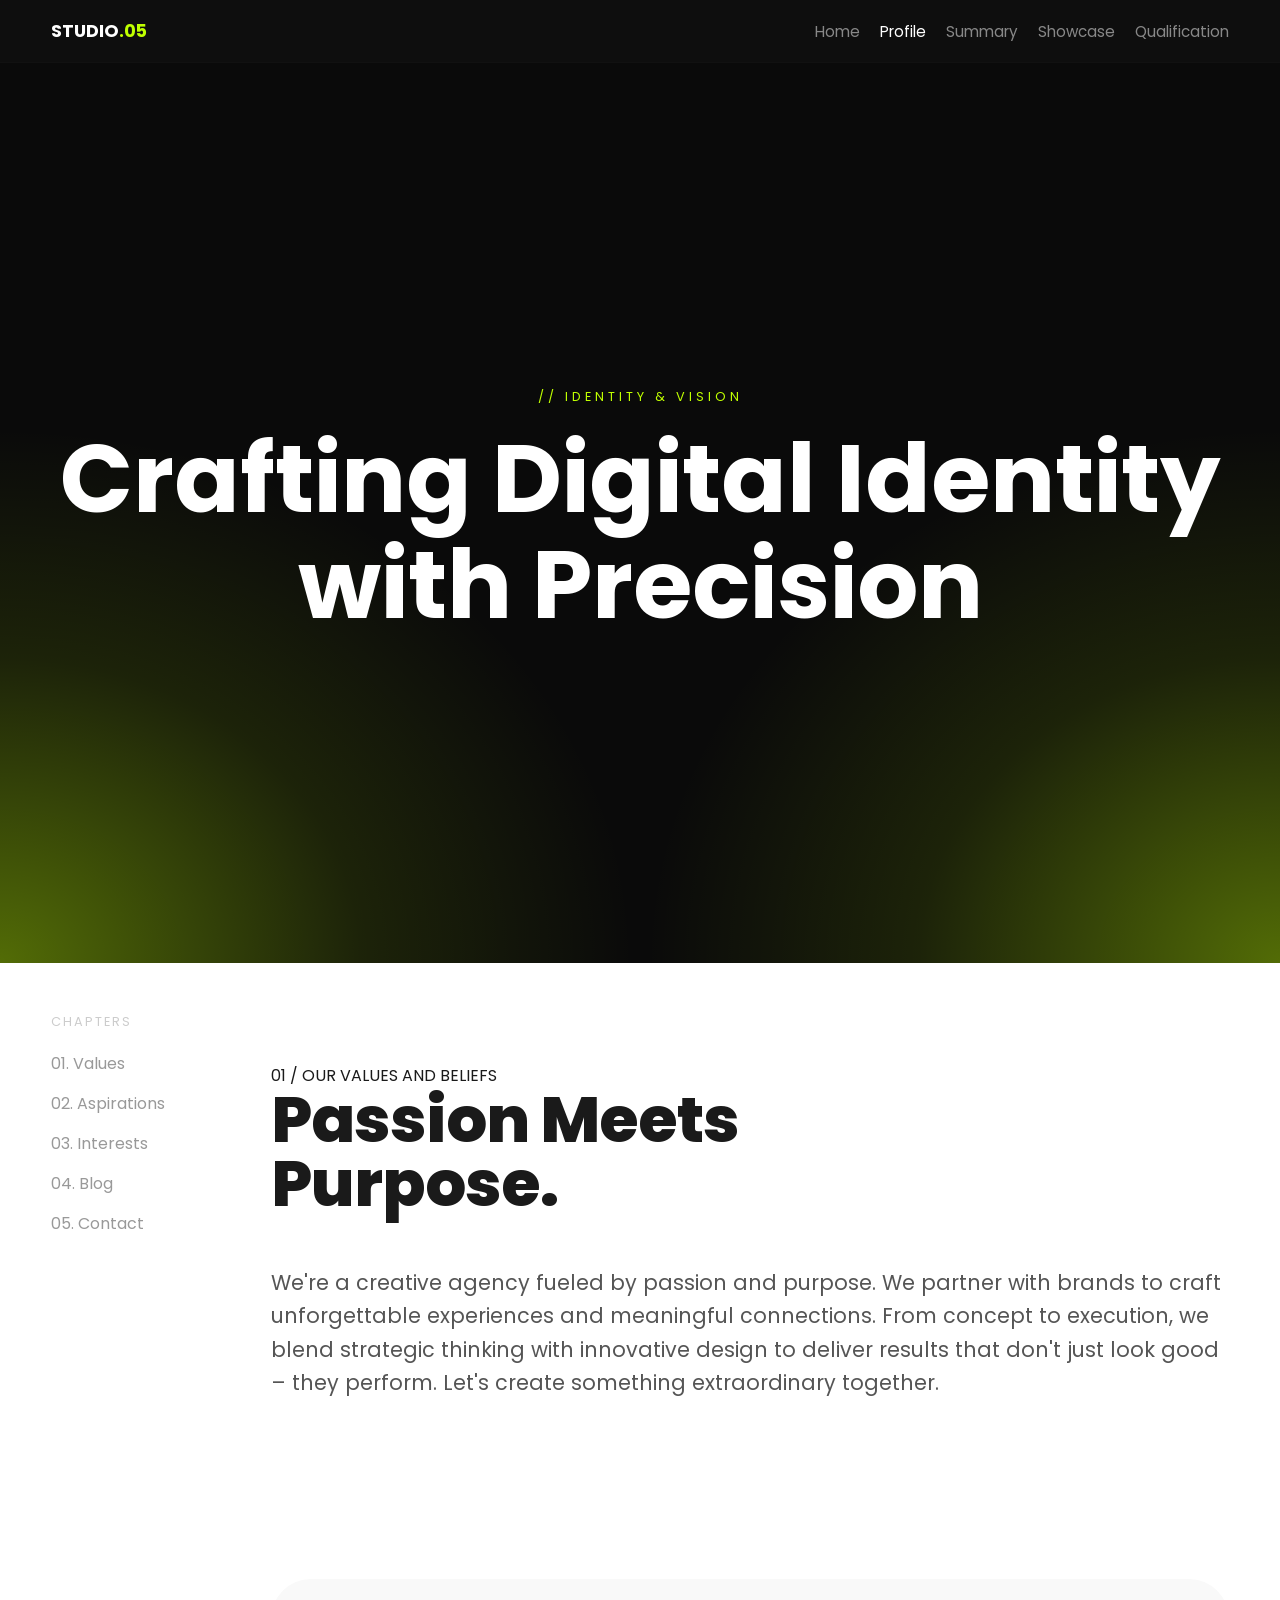
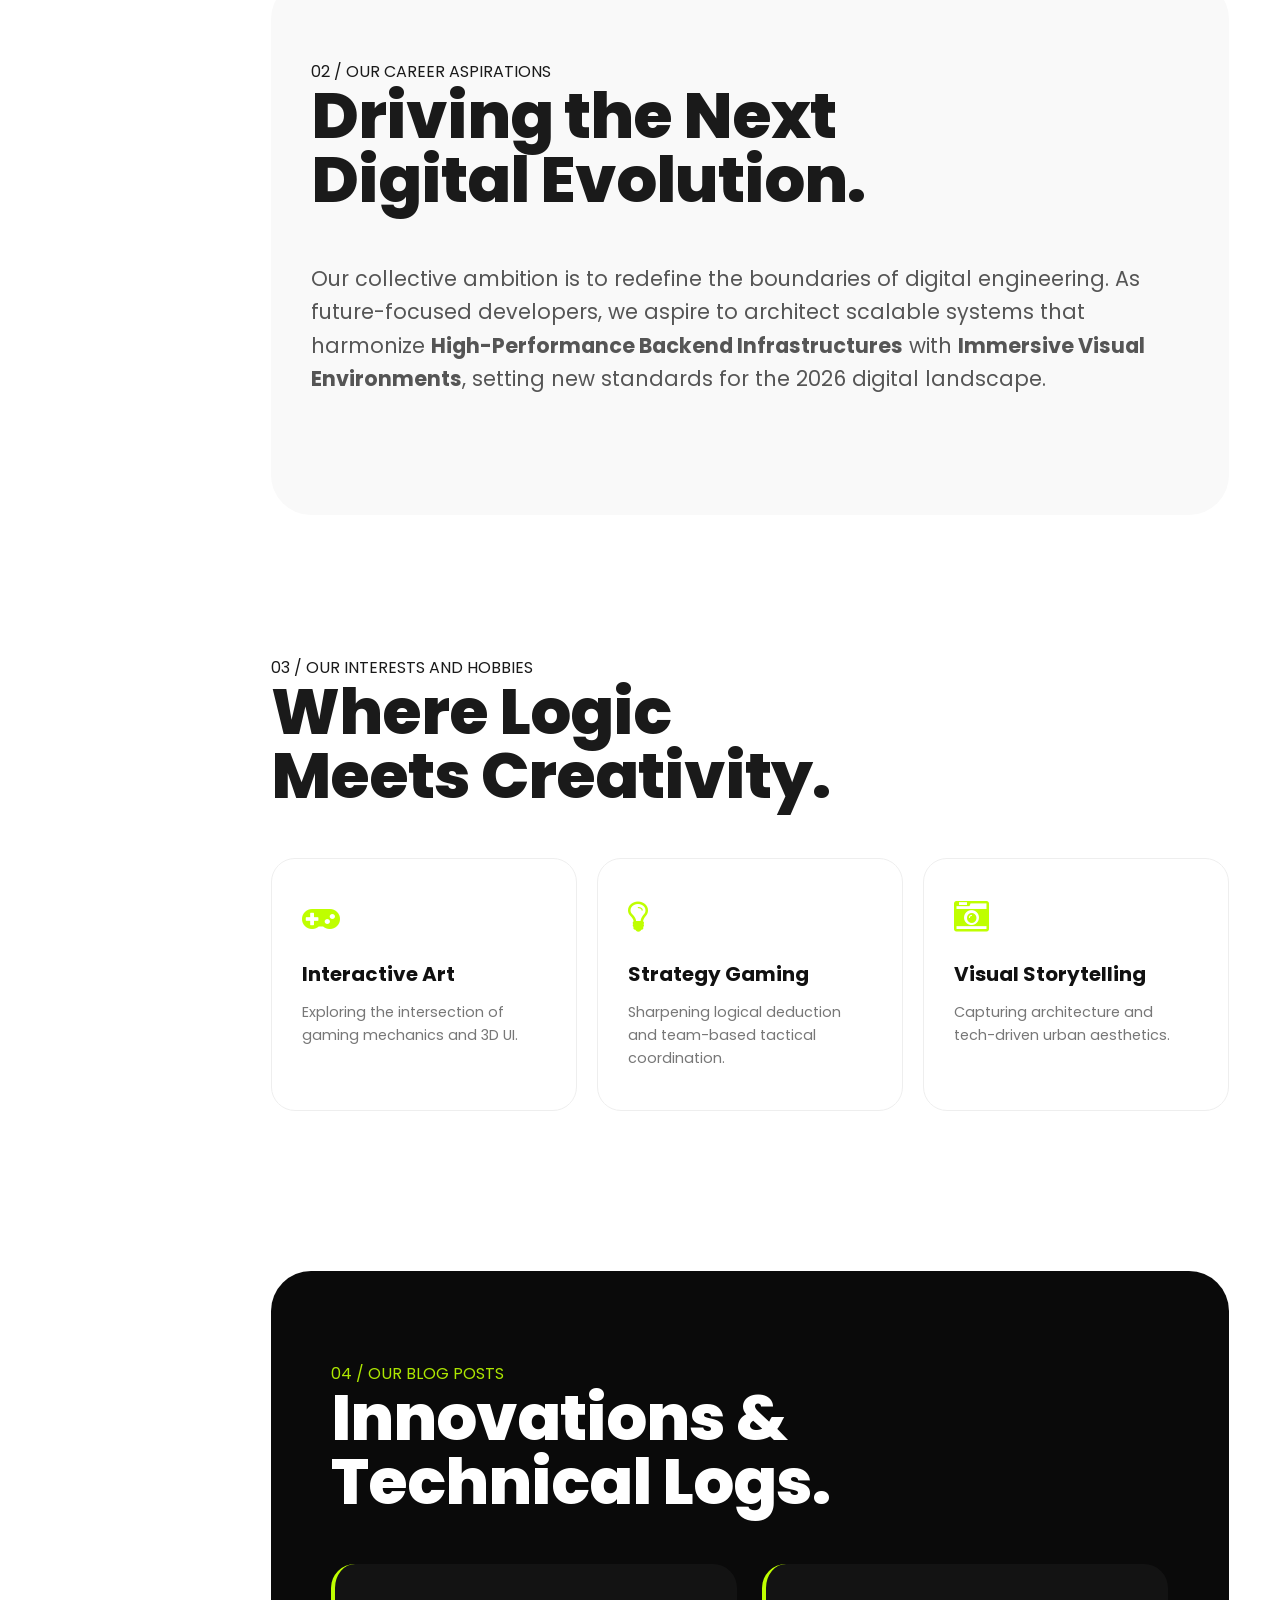
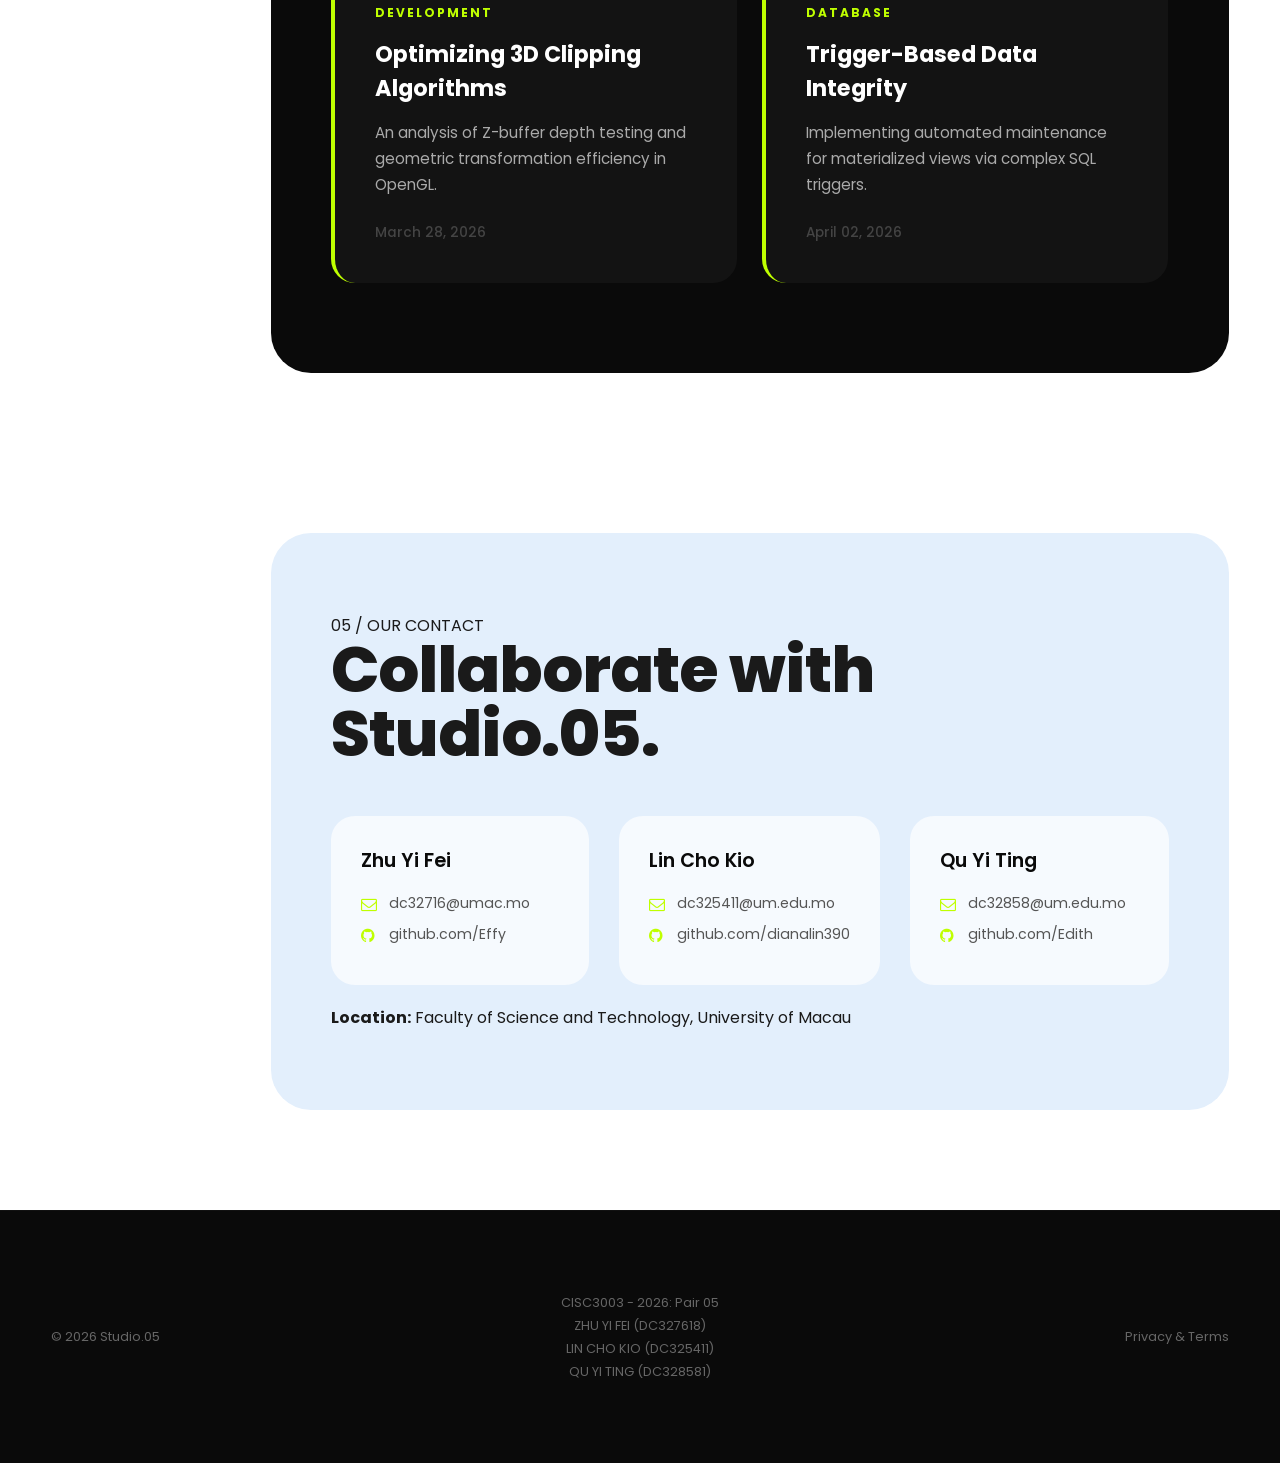
==== commit 22b34463: "Update cisc3003-PairAssgn-Profile.html" ====
--- a/cisc3003-PairAssgn-Profile.html
+++ b/cisc3003-PairAssgn-Profile.html
@@ -19,7 +19,7 @@
                 <span></span>
             </div>
             <ul class="nav-links" id="nav-list">
-                <li><a href="index.html" class="active">Home</a></li>
+                <li><a href="index.html">Home</a></li>
                 <li><a href="cisc3003-PairAssgn-Profile.html" class="active">Profile</a></li>
                 <li><a href="cisc3003-PairAssgn-Summary.html">Summary</a></li>
                 <li><a href="cisc3003-PairAssgn-Showcase.html">Showcase</a></li>
